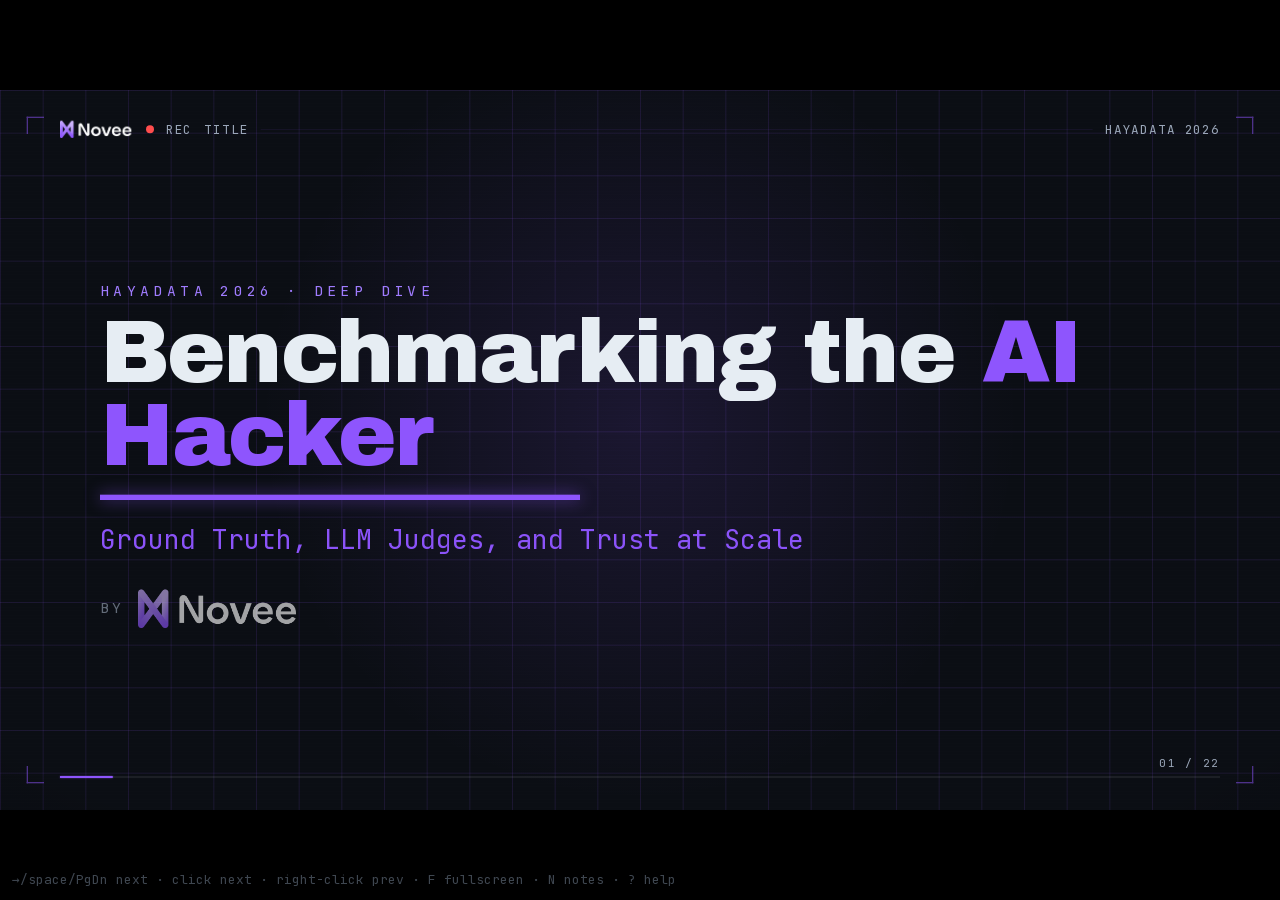
==== public/slides/benchmarking-the-ai-hacker/index.html @ 4ef12bb4 "feat: add Benchmarking the AI Hacker slide deck at /slides/benchmarking-the-ai-hacker" ====
<!doctype html>
<html lang="en">
  <head>
    <meta charset="UTF-8" />
    <meta name="viewport" content="width=device-width, initial-scale=1" />
    <title>Benchmarking the AI Hacker — hayaData 2026</title>
    <link href="assets/fonts.css" rel="stylesheet" />
    <script src="https://cdn.jsdelivr.net/npm/gsap@3.14.2/dist/gsap.min.js"></script>
    <style>
      /* ============================================================
         TEASER TOKENS + CHROME + COMPONENTS (copied verbatim)
         ============================================================ */
      * { margin: 0; padding: 0; box-sizing: border-box; }
      :root {
        --bg: #0b0e14;
        --panel: #11151f;
        --panel2: #0e1119;
        --fg: #e6edf3;
        --dim: #9aa6b8;
        --cyan: #8e55fd;        /* Novee purple — main accent (fills, bars, large text) */
        --cyan-bright: #c9a8ff;
        --acc-txt: #a07cff;     /* slightly lighter purple for SMALL label text (AA on dark) */
        --amber: #ffb020;       /* contrast / over-claim trap */
        --red: #ff4d4d;
        --line: rgba(142, 85, 253, 0.12);
      }
      .display { font-family: "Archivo Black", "Arial Black", sans-serif; letter-spacing: -0.02em; }

      /* ---------- persistent chrome ---------- */
      #chrome { position: absolute; inset: 0; background: var(--bg); z-index: 0; }
      .grid { position: absolute; inset: 0;
        background-image: linear-gradient(to right, var(--line) 1px, transparent 1px), linear-gradient(to bottom, var(--line) 1px, transparent 1px);
        background-size: 64px 64px; }
      .scanlines { position: absolute; inset: 0; opacity: 0.5; mix-blend-mode: overlay;
        background: repeating-linear-gradient(to bottom, rgba(255,255,255,0.05) 0, rgba(255,255,255,0.05) 1px, transparent 1px, transparent 4px); }
      .vignette { position: absolute; inset: 0; background: radial-gradient(120% 120% at 50% 45%, transparent 55%, rgba(0,0,0,0.55) 100%); }
      .glow { position: absolute; left: 50%; top: 46%; width: 1300px; height: 1300px; transform: translate(-50%, -50%); border-radius: 50%;
        background: radial-gradient(circle, rgba(142,85,253,0.12) 0%, transparent 62%);
        animation: glow-breathe 12s ease-in-out infinite; }
      @keyframes glow-breathe { 0%, 100% { transform: translate(-50%, -50%) scale(1); opacity: 1; } 50% { transform: translate(-50%, -50%) scale(1.16); opacity: 0.6; } }
      .reg { position: absolute; width: 26px; height: 26px; opacity: 0.5; }
      .reg::before, .reg::after { content: ""; position: absolute; background: var(--cyan); }
      .reg::before { width: 26px; height: 2px; top: 0; }
      .reg::after { width: 2px; height: 26px; left: 0; }
      .reg.tl { top: 40px; left: 40px; } .reg.tr { top: 40px; right: 40px; transform: scaleX(-1); }
      .reg.bl { bottom: 40px; left: 40px; transform: scaleY(-1); } .reg.br { bottom: 40px; right: 40px; transform: scale(-1, -1); }
      .statusbar { position: absolute; top: 44px; left: 90px; right: 90px; height: 30px; display: flex; align-items: center; gap: 18px;
        font-size: 19px; color: var(--dim); letter-spacing: 0.12em; text-transform: uppercase; }
      .rec-dot { width: 12px; height: 12px; border-radius: 50%; background: var(--red); animation: rec-blink 1.2s steps(1) infinite; }
      @keyframes rec-blink { 0%, 49% { opacity: 1; } 50%, 100% { opacity: 0; } }
      .statusbar .sep { flex: 1; height: 1px; background: var(--line); }
      .sb-logo { display: inline-flex; align-items: center; margin-right: 4px; }
      .brand-logo { height: 26px; width: auto; display: block; }
      .progress-track { position: absolute; bottom: 48px; left: 90px; right: 90px; height: 3px; background: rgba(255,255,255,0.07); }
      #progress-fill { position: absolute; left: 0; top: 0; height: 100%; width: 100%; background: var(--cyan); transform-origin: left center; transform: scaleX(0); box-shadow: 0 0 14px rgba(142,85,253,0.6); transition: transform .4s ease; }
      .progress-label { position: absolute; bottom: 60px; right: 90px; font-size: 17px; color: var(--dim); letter-spacing: 0.18em; }

      /* ---------- shared scene utilities ---------- */
      .scene { position: absolute; inset: 0; padding: 126px 150px 118px; }
      .kicker { font-size: 22px; letter-spacing: 0.32em; text-transform: uppercase; color: var(--acc-txt); margin-bottom: 16px; }
      .scene-h { font-size: 82px; color: var(--fg); line-height: 0.96; }
      .scene-h .ac { color: var(--cyan); }
      .scene-sub { font-size: 32px; color: var(--cyan); margin-top: 16px; letter-spacing: 0.01em; }
      .scene-sub.dim { color: var(--dim); }
      .panel { background: var(--panel); border: 1px solid rgba(255,255,255,0.08); border-radius: 10px; }
      .num { color: var(--cyan); font-weight: 700; display: inline-block; }
      .am { color: var(--amber); }
      .meta-foot { position: absolute; left: 150px; bottom: 150px; font-size: 22px; color: var(--dim); letter-spacing: 0.06em; }

      /* terminal */
      .terminal { position: absolute; top: 250px; left: 150px; width: 1180px; background: var(--panel); border: 1px solid rgba(142,85,253,0.22); border-radius: 10px; box-shadow: 0 30px 90px rgba(0,0,0,0.6); overflow: hidden; }
      .term-head { display: flex; align-items: center; gap: 12px; padding: 18px 22px; border-bottom: 1px solid rgba(255,255,255,0.06); }
      .term-dot { width: 13px; height: 13px; border-radius: 50%; }
      .term-title { margin-left: 14px; font-size: 18px; color: var(--dim); letter-spacing: 0.08em; }
      .term-body { padding: 34px 30px; font-size: 38px; line-height: 1.5; }
      .prompt { color: var(--cyan); }

      /* editor */
      .editor { position: absolute; top: 290px; left: 150px; width: 1160px; background: var(--panel); border: 1px solid rgba(255,255,255,0.08); border-radius: 10px; overflow: hidden; box-shadow: 0 30px 90px rgba(0,0,0,0.55); }
      .editor-head { display: flex; gap: 26px; padding: 16px 26px; border-bottom: 1px solid rgba(255,255,255,0.06); font-size: 18px; color: var(--dim); }
      .editor-head .path { color: var(--fg); }
      .code { padding: 24px 0; font-size: 29px; line-height: 1.6; }
      .ln { display: flex; gap: 24px; padding: 0 30px; }
      .gutter { width: 38px; text-align: right; color: #7d8a9c; }
      .k-cyan { color: var(--cyan); } .k-amber { color: var(--amber); } .str { color: #9fb2c4; } .punc { color: var(--dim); }
      .trap-tag { display: inline-block; margin-left: 16px; font-size: 20px; color: var(--amber); border: 1px solid var(--amber); border-radius: 4px; padding: 2px 10px; letter-spacing: 0.06em; }
      .s3-side { position: absolute; left: 1360px; top: 300px; display: flex; flex-direction: column; gap: 18px; max-width: 380px; }
      .s3-side .lbl { font-size: 24px; color: var(--fg); } .s3-side .lbl .c { color: var(--cyan); } .s3-side .lbl .a { color: var(--amber); }
      .s3-side .note { font-size: 21px; color: var(--dim); line-height: 1.5; margin-top: 8px; }

      /* targets */
      .targets { position: absolute; left: 150px; right: 150px; top: 300px; display: grid; grid-template-columns: repeat(5, 1fr); gap: 20px; }
      .tcard { background: var(--panel); border: 1px solid rgba(255,255,255,0.08); border-radius: 10px; padding: 26px 22px; }
      .tcard .tname { font-size: 30px; color: var(--fg); } .tcard .tname b { color: var(--cyan); }
      .tcard .tclass { margin-top: 10px; font-size: 21px; color: var(--acc-txt); letter-spacing: 0.04em; }
      .tcard .tver { margin-top: 16px; font-size: 18px; color: var(--dim); }
      .tcard .tline { margin-top: 14px; height: 5px; background: rgba(255,255,255,0.08); border-radius: 3px; overflow: hidden; }
      .tcard .tline > i { display: block; height: 100%; width: 100%; background: var(--cyan); transform-origin: left center; transform: scaleX(0); }

      /* judge panels */
      .jpanel { position: absolute; top: 300px; width: 760px; height: 540px; background: var(--panel); border: 1px solid rgba(255,255,255,0.08); border-radius: 10px; padding: 28px 32px; }
      .p-left { left: 150px; } .p-right { left: 980px; }
      .panel-h { font-size: 23px; letter-spacing: 0.2em; text-transform: uppercase; color: var(--dim); margin-bottom: 22px; }
      .frow { display: flex; align-items: center; gap: 18px; font-size: 29px; padding: 12px 0; }
      .frow .fdot { width: 15px; height: 15px; border-radius: 50%; flex: none; }
      .frow .fname { flex: 1; color: var(--fg); } .frow .fstat { font-size: 23px; color: var(--dim); }
      .frow.silent { border-top: 1px solid rgba(142,85,253,0.18); margin-top: 6px; padding-top: 18px; } .frow.silent .fname { color: var(--cyan); }
      .codeline { font-size: 29px; line-height: 1.8; }
      .codeline.struck { color: var(--dim); position: relative; }
      .strike-bar { position: absolute; left: 0; top: 50%; height: 3px; width: 100%; background: var(--red); transform-origin: left center; transform: scaleX(0); }
      .counter-row { display: flex; justify-content: space-between; font-size: 30px; margin-top: 6px; }
      .counter-row .cval { color: var(--cyan); font-variant-numeric: tabular-nums; }
      .jchip { position: absolute; bottom: 28px; left: 32px; font-size: 20px; color: var(--acc-txt); border: 1px solid var(--cyan); border-radius: 5px; padding: 6px 14px; }

      /* confusion matrix */
      .cm { position: absolute; left: 150px; top: 320px; display: grid; grid-template-columns: 240px 300px 300px; grid-template-rows: 70px 150px 150px; gap: 0; }
      .cm .h { display: flex; align-items: center; justify-content: center; font-size: 22px; color: var(--dim); letter-spacing: 0.06em; text-align: center; }
      .cm .rh { display: flex; align-items: center; font-size: 22px; color: var(--dim); padding-right: 18px; text-align: right; justify-content: flex-end; }
      .cm .cell { margin: 8px; border-radius: 10px; display: flex; flex-direction: column; align-items: center; justify-content: center; gap: 8px; border: 1px solid rgba(255,255,255,0.08); }
      .cm .cell .ct { font-size: 26px; font-weight: 700; } .cm .cell .cl { font-size: 19px; color: var(--dim); }
      .cell.tp { background: rgba(142,85,253,0.18); border-color: var(--cyan); } .cell.tp .ct { color: var(--cyan); }
      .cell.fp { background: rgba(255,176,32,0.14); border-color: var(--amber); } .cell.fp .ct { color: var(--amber); }
      .cell.fn { background: rgba(255,77,77,0.12); border-color: var(--red); } .cell.fn .ct { color: var(--red); }
      .cell.tn { background: rgba(142,85,253,0.07); } .cell.tn .ct { color: var(--dim); }
      .pr-formulas { position: absolute; right: 150px; top: 360px; display: flex; flex-direction: column; gap: 36px; }
      .formula { font-size: 34px; color: var(--fg); } .formula .lab { color: var(--cyan); } .formula .den { color: var(--dim); } .formula .small { display: block; font-size: 21px; color: var(--dim); margin-top: 8px; }
      .formula .amden { color: var(--amber); }

      /* rubric */
      .rubric { position: absolute; left: 150px; top: 300px; width: 1080px; }
      .rcrit { display: flex; align-items: center; gap: 22px; font-size: 36px; padding: 16px 0; border-bottom: 1px solid rgba(255,255,255,0.06); }
      .rcrit .mark { width: 40px; height: 40px; border-radius: 8px; display: flex; align-items: center; justify-content: center; font-size: 24px; flex: none; }
      .rcrit .mark.ok { background: rgba(142,85,253,0.18); color: var(--cyan); border: 1px solid var(--cyan); }
      .rcrit .mark.part { background: rgba(255,176,32,0.16); color: var(--amber); border: 1px solid var(--amber); }
      .rcrit .rtext { color: var(--fg); }
      .rubric-side { position: absolute; right: 150px; top: 320px; width: 360px; font-size: 24px; color: var(--dim); line-height: 1.6; }
      .rubric-side b { color: var(--cyan); }

      /* trajectory tree */
      .tree { position: absolute; left: 150px; top: 300px; font-size: 30px; line-height: 1.66; }
      .tnode { display: flex; align-items: center; gap: 16px; }
      .tnode .branch { color: var(--dim); } .tnode .nname { color: var(--fg); } .tnode .nname.root { color: var(--cyan); font-weight: 700; }
      .tnode .tag { font-size: 18px; padding: 1px 9px; border-radius: 4px; letter-spacing: 0.04em; }
      .tnode .tag.llm { color: var(--acc-txt); border: 1px solid rgba(142,85,253,0.5); } .tnode .tag.tool { color: var(--dim); border: 1px solid rgba(255,255,255,0.14); }
      .tnode .tag.reflect { color: var(--amber); border: 1px solid rgba(255,176,32,0.5); }
      .traj-side { position: absolute; right: 150px; top: 300px; width: 430px; }
      .traj-stat { background: var(--panel); border: 1px solid rgba(255,255,255,0.08); border-radius: 10px; padding: 22px 26px; margin-bottom: 18px; }
      .traj-stat .sl { font-size: 20px; color: var(--dim); letter-spacing: 0.08em; } .traj-stat .sv { font-size: 40px; color: var(--cyan); font-variant-numeric: tabular-nums; }
      .traj-punch { position: absolute; left: 150px; bottom: 150px; font-size: 34px; color: var(--dim); max-width: 1500px; } .traj-punch em { font-style: normal; color: var(--fg); }

      /* coverage surface */
      .surface { position: absolute; left: 150px; top: 310px; display: grid; grid-template-columns: repeat(3, 360px); gap: 18px; }
      .scell { background: var(--panel); border: 1px solid rgba(255,255,255,0.08); border-radius: 8px; padding: 20px 22px; display: flex; align-items: center; gap: 16px; font-size: 26px; }
      .scell .dot { width: 14px; height: 14px; border-radius: 50%; flex: none; background: #2c333f; }
      .scell.hit .dot { background: var(--cyan); box-shadow: 0 0 12px rgba(142,85,253,0.7); } .scell.hit { color: var(--fg); }
      .scell.miss { color: var(--dim); }
      .cov-side { position: absolute; right: 150px; top: 330px; width: 360px; font-size: 24px; color: var(--dim); line-height: 1.6; } .cov-side b { color: var(--cyan); }

      /* matrix */
      .matrix { position: absolute; left: 150px; top: 320px; display: grid; grid-template-columns: 180px repeat(5, 150px); gap: 12px; align-items: center; }
      .matrix .mh { font-size: 21px; color: var(--dim); text-align: center; letter-spacing: 0.04em; text-transform: uppercase; }
      .matrix .mr { font-size: 24px; color: var(--fg); }
      .matrix .mcell { height: 64px; background: var(--panel); border: 1px solid rgba(255,255,255,0.07); border-radius: 7px; overflow: hidden; display: flex; align-items: flex-end; }
      .matrix .mcell > i { display: block; width: 100%; background: linear-gradient(to top, var(--cyan), var(--cyan-bright)); transform-origin: bottom center; transform: scaleY(0); height: 100%; }
      .exp-side { position: absolute; right: 150px; top: 340px; width: 360px; font-size: 24px; color: var(--dim); line-height: 1.55; } .exp-side b { color: var(--cyan); }

      /* axes */
      .axes { position: absolute; left: 150px; right: 150px; top: 320px; display: grid; grid-template-columns: repeat(4, 1fr); gap: 22px; }
      .axis { background: var(--panel); border: 1px solid rgba(255,255,255,0.08); border-radius: 12px; padding: 30px 26px; }
      .axis .an { font-size: 21px; letter-spacing: 0.16em; text-transform: uppercase; color: var(--acc-txt); } .axis .at { margin-top: 16px; font-size: 30px; color: var(--fg); line-height: 1.15; } .axis .ad { margin-top: 14px; font-size: 20px; color: var(--dim); line-height: 1.4; }
      .axes-punch { position: absolute; left: 150px; bottom: 150px; font-size: 34px; color: var(--cyan); }

      /* ============================================================
         DECK ENGINE CSS
         ============================================================ */
      html, body { height: 100%; }
      body { margin: 0; background: #000; overflow: hidden; height: 100vh; font-family: "JetBrains Mono", monospace; color: var(--fg); }
      #stage { position: absolute; top: 50%; left: 50%; width: 1920px; height: 1080px; transform-origin: center center; overflow: hidden; }
      #deck { position: absolute; inset: 0; z-index: 1; }

      .slide { position: absolute; inset: 0; opacity: 0; visibility: hidden; background: transparent; }
      .slide.active { opacity: 1; visibility: visible; }
      .notes { display: none; }   /* in-slide speaker note: hidden on stage, mirrored into the #notes overlay */

      /* centered title/close layout */
      .slide.centered .scene { display: flex; flex-direction: column; justify-content: center; align-items: flex-start; }
      .title-h { font-size: 132px; line-height: 0.94; color: var(--fg); }
      .title-h .ac { color: var(--cyan); }
      .deck-underline { height: 8px; width: 720px; background: var(--cyan); transform-origin: left center; transform: scaleX(0); margin-top: 26px; box-shadow: 0 0 24px rgba(142,85,253,0.6); }
      .title-sub { margin-top: 36px; font-size: 40px; color: var(--cyan); max-width: 1500px; line-height: 1.2; }
      .title-sub.dim { color: var(--dim); }
      .title-brand { margin-top: 44px; display: inline-flex; align-items: center; gap: 20px; }
      .title-brand .by { font-size: 22px; color: var(--dim); letter-spacing: 0.24em; text-transform: uppercase; }
      .title-brand img { height: 58px; width: auto; display: block; }

      /* generic staggered rows */
      .rstack { position: absolute; left: 150px; top: 300px; display: flex; flex-direction: column; gap: 22px; max-width: 1400px; }
      .r { font-size: 40px; color: var(--fg); display: flex; align-items: baseline; gap: 22px; line-height: 1.18; }
      .r .bullet { color: var(--cyan); font-size: 26px; flex: none; }
      .r em { font-style: normal; color: var(--cyan); }
      .r .amx { color: var(--amber); font-style: normal; }
      .r .dimx { color: var(--dim); }

      /* foreshadow axis chips */
      .axis-chips { position: absolute; right: 150px; top: 305px; display: flex; flex-direction: column; gap: 14px; opacity: 0.55; }
      .axis-chip { font-size: 22px; color: var(--acc-txt); border: 1px solid rgba(142,85,253,0.4); border-radius: 6px; padding: 8px 18px; letter-spacing: 0.1em; text-transform: uppercase; text-align: center; }

      /* agent loop / generic flow */
      .flow { position: absolute; left: 150px; right: 150px; top: 360px; display: flex; align-items: center; flex-wrap: wrap; gap: 14px; }
      .pill { background: var(--panel); border: 1px solid rgba(142,85,253,0.3); border-radius: 999px; padding: 18px 30px; font-size: 28px; color: var(--fg); }
      .pill.alt { border-color: rgba(255,176,32,0.4); }
      .pill .sub { display: block; font-size: 17px; color: var(--dim); letter-spacing: 0.06em; margin-top: 4px; }
      .arrow { color: var(--cyan); font-size: 32px; flex: none; }
      .flow-note { position: absolute; left: 150px; bottom: 168px; font-size: 26px; color: var(--dim); max-width: 1500px; line-height: 1.45; }
      .flow-note b { color: var(--cyan); }

      /* report mock (slide 4) */
      .report-card { position: absolute; left: 150px; top: 320px; width: 880px; background: var(--panel); border: 1px solid rgba(255,255,255,0.08); border-radius: 12px; padding: 34px 38px; }
      .report-card .rh2 { font-size: 24px; color: var(--dim); letter-spacing: 0.14em; text-transform: uppercase; }
      .report-card .big { font-size: 96px; color: var(--cyan); line-height: 1; margin: 16px 0 8px; }
      .report-card .big .il { font-size: 22px; color: var(--amber); vertical-align: super; letter-spacing: 0.04em; }
      .report-card .fline { font-size: 26px; color: var(--fg); padding: 10px 0; border-top: 1px solid rgba(255,255,255,0.06); display: flex; gap: 16px; align-items: baseline; }
      .report-card .fline .q { color: var(--red); }
      .soblock { position: absolute; right: 150px; top: 400px; font-size: 120px; color: var(--dim); opacity: 0.35; }

      /* three-reason panels (slide 5) */
      .reasons { position: absolute; left: 150px; right: 150px; top: 320px; display: grid; grid-template-columns: repeat(3, 1fr); gap: 24px; }
      .reason { background: var(--panel); border: 1px solid rgba(255,255,255,0.08); border-radius: 12px; padding: 30px 28px; }
      .reason .rn { font-size: 21px; letter-spacing: 0.14em; text-transform: uppercase; color: var(--acc-txt); }
      .reason .rt { margin-top: 14px; font-size: 30px; color: var(--fg); line-height: 1.15; }
      .reason .rd { margin-top: 16px; font-size: 22px; color: var(--dim); line-height: 1.45; }
      .reason .csp { margin-top: 18px; font-size: 22px; color: var(--dim); }
      .reason .csp .struck-txt { color: var(--dim); text-decoration: line-through; text-decoration-color: var(--red); }
      .reason .csp .stamp { display: inline-block; margin-top: 8px; color: var(--amber); border: 1px solid var(--amber); border-radius: 5px; padding: 4px 12px; font-size: 19px; }

      /* two-column generic (slide 8, etc.) */
      .cols { position: absolute; left: 150px; right: 150px; top: 310px; display: grid; grid-template-columns: 1fr 1fr; gap: 30px; }
      .col { background: var(--panel); border: 1px solid rgba(255,255,255,0.08); border-radius: 12px; padding: 30px 32px; }
      .col .colh { font-size: 24px; letter-spacing: 0.12em; text-transform: uppercase; color: var(--acc-txt); margin-bottom: 18px; }
      .col .colh.amh { color: var(--amber); }
      .col .ci { font-size: 26px; color: var(--fg); padding: 12px 0; line-height: 1.35; }
      .col .ci .ok { color: var(--cyan); } .col .ci .no { color: var(--amber); }
      .sev-note { position: absolute; left: 150px; bottom: 150px; font-size: 24px; color: var(--dim); max-width: 1600px; line-height: 1.45; }
      .sev-note b { color: var(--cyan); } .sev-note .low { color: var(--amber); }

      /* stacked code cards (slide 7) */
      .codecards { position: absolute; left: 150px; right: 150px; top: 290px; display: flex; flex-direction: column; gap: 24px; }
      .ccard { background: var(--panel); border: 1px solid rgba(255,255,255,0.08); border-radius: 10px; overflow: hidden; }
      .ccard.pos { border-color: rgba(142,85,253,0.4); }
      .ccard.neg { border-color: rgba(255,176,32,0.4); }
      .ccard .cchead { display: flex; align-items: center; gap: 14px; padding: 14px 26px; border-bottom: 1px solid rgba(255,255,255,0.06); font-size: 19px; letter-spacing: 0.08em; text-transform: uppercase; }
      .ccard.pos .cchead { color: var(--cyan); } .ccard.neg .cchead { color: var(--amber); }
      .ccard .ccbody { padding: 18px 30px; font-size: 24px; line-height: 1.5; }
      .ccard .ccbody .k-cyan { color: var(--cyan); } .ccard .ccbody .k-amber { color: var(--amber); } .ccard .ccbody .str { color: #9fb2c4; } .ccard .ccbody .punc { color: var(--dim); }
      .ccard .redirect { margin-top: 8px; font-size: 20px; color: var(--dim); } .ccard .redirect b { color: var(--amber); }

      /* repair timeline (slide 12) */
      .repair { position: absolute; left: 150px; top: 330px; width: 760px; }
      .repair .rstep { display: flex; align-items: center; gap: 18px; padding: 16px 0; }
      .repair .rstep .rdot { width: 18px; height: 18px; border-radius: 50%; background: var(--cyan); flex: none; }
      .repair .rstep .rstop { background: var(--amber); }
      .repair .rstep .rlabel { font-size: 30px; color: var(--fg); }
      .repair .rstep .rmeta { font-size: 20px; color: var(--dim); margin-left: auto; }
      .repair .worst { margin-top: 18px; font-size: 24px; color: var(--cyan); }
      .asym { position: absolute; right: 150px; top: 330px; width: 760px; }
      .asym .ah { font-size: 23px; letter-spacing: 0.14em; text-transform: uppercase; color: var(--dim); margin-bottom: 16px; }
      .asym .arow { font-size: 26px; color: var(--fg); padding: 12px 0; line-height: 1.4; display: flex; gap: 16px; align-items: baseline; }
      .asym .arow .g { color: var(--amber); flex: none; } .asym .arow .keep { color: var(--cyan); flex: none; }

      /* variance dot plot (slide 14) */
      .dotplot { position: absolute; left: 150px; top: 360px; width: 1080px; height: 360px; }
      .dp-axis { position: absolute; left: 0; right: 0; bottom: 60px; height: 2px; background: rgba(255,255,255,0.12); }
      .dp-dot { position: absolute; width: 26px; height: 26px; border-radius: 50%; background: var(--cyan); transform: translate(-50%, 50%); box-shadow: 0 0 12px rgba(142,85,253,0.6); opacity: 0.85; }
      .dp-mark { position: absolute; bottom: 60px; width: 3px; height: 200px; }
      .dp-mark.mean { background: var(--cyan); }
      .dp-mark.minmax { background: rgba(255,255,255,0.25); }
      .dp-mark .ml { position: absolute; top: -34px; left: 50%; transform: translateX(-50%); font-size: 20px; white-space: nowrap; color: var(--dim); }
      .dp-mark.mean .ml { color: var(--cyan); }
      .dp-label { position: absolute; bottom: 20px; font-size: 20px; color: var(--dim); transform: translateX(-50%); }
      .pooled { position: absolute; right: 150px; top: 380px; width: 380px; }
      .pooled .pbox { font-size: 30px; color: var(--dim); border: 1px dashed rgba(255,77,77,0.5); border-radius: 10px; padding: 22px 26px; position: relative; }
      .pooled .pbox .strike-bar { background: var(--red); }
      .pooled .pnote { margin-top: 18px; font-size: 22px; color: var(--dim); line-height: 1.5; } .pooled .pnote b { color: var(--cyan); }
      .var-note { position: absolute; left: 150px; bottom: 150px; font-size: 28px; color: var(--fg); } .var-note em { font-style: normal; color: var(--cyan); }

      /* dual paths (slide 16) */
      .paths { position: absolute; left: 150px; right: 150px; top: 320px; display: flex; flex-direction: column; gap: 36px; }
      .pathrow { }
      .pathrow .pr-h { font-size: 22px; color: var(--acc-txt); letter-spacing: 0.1em; text-transform: uppercase; margin-bottom: 14px; }
      .pathrow .pr-flow { display: flex; align-items: center; gap: 12px; flex-wrap: wrap; }
      .pathrow .pp { background: var(--panel); border: 1px solid rgba(142,85,253,0.3); border-radius: 999px; padding: 12px 24px; font-size: 24px; color: var(--fg); }
      .pathrow .pp.win { border-color: var(--cyan); color: var(--cyan); }
      .pathrow .pa { color: var(--cyan); font-size: 26px; }

      /* takeaways (slide 21) */
      .takes { position: absolute; left: 150px; right: 150px; top: 300px; display: flex; flex-direction: column; gap: 18px; }
      .take { display: flex; align-items: baseline; gap: 26px; font-size: 38px; color: var(--fg); line-height: 1.2; }
      .take .tnum { font-family: "Archivo Black", sans-serif; color: var(--cyan); font-size: 34px; flex: none; width: 56px; }
      .take em { font-style: normal; color: var(--cyan); }

      /* small four-axis row (close) */
      .axis-row { margin-top: 40px; display: flex; gap: 16px; }
      .axis-row .arc { font-size: 22px; color: var(--acc-txt); border: 1px solid rgba(142,85,253,0.4); border-radius: 6px; padding: 8px 18px; letter-spacing: 0.1em; text-transform: uppercase; }

      /* ============================================================
         OVERLAY (viewport-fixed, NOT scaled)
         ============================================================ */
      #notes { position: fixed; left: 0; right: 0; bottom: 0; max-height: 32vh; overflow: auto; background: rgba(8,10,16,.96); border-top: 2px solid var(--cyan); color: #cdd6e2; font: 18px/1.5 "JetBrains Mono", monospace; padding: 20px 28px; transform: translateY(100%); transition: transform .25s; z-index: 50; }
      #notes.show { transform: none; }
      #notes .nh { color: var(--acc-txt); letter-spacing: 0.16em; text-transform: uppercase; font-size: 14px; margin-bottom: 8px; }
      #hint { position: fixed; bottom: 12px; left: 12px; color: #5a6573; font: 13px "JetBrains Mono", monospace; z-index: 50; opacity: .7; }
      #help { position: fixed; top: 50%; left: 50%; transform: translate(-50%, -50%); background: rgba(8,10,16,.97); border: 1px solid var(--cyan); border-radius: 12px; padding: 32px 40px; color: #cdd6e2; font: 18px/1.8 "JetBrains Mono", monospace; z-index: 60; box-shadow: 0 30px 90px rgba(0,0,0,0.7); display: none; }
      #help.show { display: block; }
      #help h3 { color: var(--cyan); font-size: 22px; margin-bottom: 16px; letter-spacing: 0.08em; }
      #help kbd { display: inline-block; min-width: 110px; color: var(--acc-txt); }
    </style>
  </head>
  <body>
    <div id="stage">
      <!-- persistent chrome -->
      <div id="chrome">
        <div class="grid"></div><div class="glow"></div><div class="scanlines"></div><div class="vignette"></div>
        <span class="reg tl"></span><span class="reg tr"></span><span class="reg bl"></span><span class="reg br"></span>
        <div class="statusbar">
          <span class="sb-logo"><img class="brand-logo" src="assets/novee-logo-light.png" alt="Novee" /></span>
          <span class="rec-dot"></span><span>rec</span><span id="sb-section">Title</span><span class="sep"></span><span>hayaData 2026</span>
        </div>
        <div class="progress-track"><div id="progress-fill"></div></div>
        <div class="progress-label"><span id="counter">01 / 22</span></div>
      </div>

      <div id="deck">

        <!-- ===== S1 — Title ===== -->
        <section class="slide centered" id="s1" data-kicker="Title">
          <div class="scene">
            <div class="kicker">hayaData 2026 · deep dive</div>
            <div class="title-h display">Benchmarking the <span class="ac">AI Hacker</span></div>
            <div class="deck-underline"></div>
            <div class="title-sub">Ground Truth, LLM Judges, and Trust at Scale</div>
            <div class="title-brand"><span class="by">by</span><img src="assets/novee-logo-light.png" alt="Novee" /></div>
          </div>
          <aside class="notes">Open cold on the artifact: an autonomous agent handed us "it found twelve vulnerabilities." For an ML room, this talk is about measurement, not hacking — "no answer key" is plain English for ground truth. Every lesson transfers to any agent you can't fully predict.</aside>
        </section>

        <!-- ===== S2 — Agenda ===== -->
        <section class="slide" id="s2" data-kicker="Agenda">
          <div class="scene">
            <div class="kicker">Agenda</div>
            <div class="scene-h display">A tour of the measurement problem</div>
            <div class="rstack" style="top:300px">
              <div class="r"><span class="bullet">01</span><span>The problem — why "it found N" has no truth value</span></div>
              <div class="r"><span class="bullet">02</span><span>The oracle — ground truth as code; hard negatives</span></div>
              <div class="r"><span class="bullet">03</span><span>App-class coverage — generalization, not overfitting</span></div>
              <div class="r"><span class="bullet">04</span><span>The judge — LLM-as-judge, made trustworthy and cheap</span></div>
              <div class="r"><span class="bullet">05</span><span>Metrics &amp; variance — precision/recall, budgeting for spread</span></div>
              <div class="r"><span class="bullet">06</span><span>Beyond the answer — quality, trajectory, search</span></div>
              <div class="r"><span class="bullet">07</span><span>Experiments + multi-axis evaluation + takeaways</span></div>
            </div>
            <div class="axis-chips">
              <div class="axis-chip">destination</div>
              <div class="axis-chip">quality</div>
              <div class="axis-chip">path</div>
              <div class="axis-chip">search</div>
            </div>
          </div>
          <aside class="notes">Eleven beats condensed to seven stops. Center of gravity: the oracle and the judge — that's where the transferable engineering lives. The spine: a number is noise until you build the thing that turns it into signal, and "good" is a vector, not a scalar.</aside>
        </section>

        <!-- ===== S3 — Meet the agent ===== -->
        <section class="slide" id="s3" data-kicker="Setup">
          <div class="scene">
            <div class="kicker">Setup</div>
            <div class="scene-h display">An AI that hacks on its own</div>
            <div class="flow">
              <div class="pill r">authenticate</div>
              <span class="arrow">→</span>
              <div class="pill r">assess<span class="sub">reflect ×N</span></div>
              <span class="arrow">→</span>
              <div class="pill r">dedup</div>
              <span class="arrow">→</span>
              <div class="pill r alt">report</div>
            </div>
            <div class="flow-note">Given a target + credentials + scope, the agent runs the loop <b>genuinely autonomously</b> — no human driving exploitation. (For this room: a "pentest" = probing an app for security bugs.) The loop's internal structure becomes data when we score the <b>path</b>, not just the answer.</div>
          </div>
          <aside class="notes">Keep it short — this is setup, not the point. Refer to it as "the agent" throughout. The detail that matters later: the loop has internal structure (reflection rounds), which becomes data when we score the path, not just the answer.</aside>
        </section>

        <!-- ===== S4 — No truth value ===== -->
        <section class="slide" id="s4" data-kicker="The problem">
          <div class="scene">
            <div class="kicker">The problem</div>
            <div class="scene-h display">"It found 12 vulnerabilities" is a sentence with no truth value</div>
            <div class="report-card r">
              <div class="rh2">candidate report</div>
              <div class="big">12<span class="il">illustrative</span></div>
              <div class="fline"><span class="q">?</span> findings reported — none checked against anything</div>
              <div class="fline"><span class="q">?</span> no baseline, no answer key by default</div>
            </div>
            <div class="soblock display">…so what?</div>
            <div class="rstack" style="left:1080px;top:330px;max-width:680px">
              <div class="r"><span class="bullet">▹</span><span>Twelve compared to <em>what?</em></span></div>
              <div class="r"><span class="bullet">▹</span><span>Are they <em>real?</em></span></div>
              <div class="r"><span class="bullet">▹</span><span>Are they <em>complete?</em></span></div>
              <div class="r"><span class="bullet">▹</span><span>Did it <span class="amx">miss the one that mattered?</span></span></div>
            </div>
          </div>
          <aside class="notes">Cold open, before any framing: "It found twelve vulnerabilities — and it's worthless. Twelve compared to what? Are they real? Did it miss the one that mattered?" The number alone is noise; you need an oracle to turn it into signal. The rest of the talk builds that oracle.</aside>
        </section>

        <!-- ===== S5 — Three reasons ===== -->
        <section class="slide" id="s5" data-kicker="Why it's hard">
          <div class="scene">
            <div class="kicker">Why it's hard</div>
            <div class="scene-h display">Three reasons</div>
            <div class="reasons">
              <div class="reason r">
                <div class="rn">a · no answer key</div>
                <div class="rt">Real apps don't ship a list of their own bugs</div>
                <div class="rd">There's nothing to check the report against — by default.</div>
              </div>
              <div class="reason r">
                <div class="rn">b · non-determinism</div>
                <div class="rt">Same agent, same config — different findings</div>
                <div class="rd">One run is a sample of size one. Your output distribution is the object of study.</div>
              </div>
              <div class="reason r">
                <div class="rn">c · over-reporting</div>
                <div class="rt">The dominant failure mode</div>
                <div class="csp"><span class="struck-txt">"missing Content-Security-Policy header"</span><br /><span class="stamp">CSP was enabled here</span></div>
              </div>
            </div>
            <div class="var-note" style="bottom:150px">Punch line: <em>evaluation</em>, not capability, is the bottleneck.</div>
          </div>
          <aside class="notes">This slide maps the whole talk — three problems, and the rest is how we attack each. Land the CSP example: it wasn't wrong by accident, it confidently recited a checklist the app already satisfied. For an ML room, frame (b) as: never trust a point estimate.</aside>
        </section>

        <!-- ===== S6 — Ground truth as code (editor) ===== -->
        <section class="slide" id="s6" data-kicker="The data foundation">
          <div class="scene">
            <div class="kicker">The data foundation</div>
            <div class="scene-h display" style="position:absolute;left:150px;top:172px">Ground truth as <span class="ac">code</span></div>
            <div class="editor">
              <div class="editor-head"><span class="path">benchmarks / grafana / labels.json</span><span>versioned · reviewed in PRs</span></div>
              <div class="code">
                <div class="ln"><span class="gutter">1</span><span><span class="punc">{</span></span></div>
                <div class="ln"><span class="gutter">2</span><span><span class="k-cyan">"positives"</span><span class="punc">: [</span>  <span class="punc">//</span> <span class="str">known CVEs</span></span></div>
                <div class="ln"><span class="gutter">3</span><span>&nbsp;&nbsp;<span class="punc">{</span> <span class="str">"id"</span><span class="punc">:</span> <span class="str">"CVE-2025-3260"</span> <span class="punc">},</span></span></div>
                <div class="ln"><span class="gutter">4</span><span>&nbsp;&nbsp;<span class="punc">{</span> <span class="str">"id"</span><span class="punc">:</span> <span class="str">"CVE-2025-4123"</span> <span class="punc">}</span></span></div>
                <div class="ln"><span class="gutter">5</span><span><span class="punc">],</span></span></div>
                <div class="ln" id="s6-neg"><span class="gutter">6</span><span><span class="k-amber">"negatives"</span><span class="punc">: [</span> <span class="str">"anonymous access"</span> <span class="punc">]</span><span class="trap-tag">hard negative</span></span></div>
                <div class="ln"><span class="gutter">7</span><span><span class="punc">}</span></span></div>
              </div>
            </div>
            <div class="s3-side">
              <div class="lbl"><span class="c">positives</span> — known CVEs really present</div>
              <div class="lbl"><span class="a">negatives</span> — what a confident agent over-claims</div>
              <div class="note">Preconditions live inside the label and are created by a seed step — so a label is verifiable against a live target.</div>
            </div>
          </div>
          <aside class="notes">Expand "CVE" on first use: a public catalogue ID for a documented bug. A label isn't a string to grep for — it's a claim about a specific live target, with the state it depends on created on purpose. That's what makes a fuzzy LLM judge consistent without brittle string matching.</aside>
        </section>

        <!-- ===== S7 — Positive + over-claim negative ===== -->
        <section class="slide" id="s7" data-kicker="Example">
          <div class="scene">
            <div class="kicker">Example</div>
            <div class="scene-h display" style="position:absolute;left:150px;top:172px">A real positive — and an over-claim negative</div>
            <div class="codecards" style="top:340px">
              <div class="ccard pos r">
                <div class="cchead">positive · credit this</div>
                <div class="ccbody"><span class="punc">{</span> <span class="k-cyan">"name"</span><span class="punc">:</span> <span class="str">"CVE-2025-3260"</span><span class="punc">,</span> <span class="k-cyan">"severity"</span><span class="punc">:</span> <span class="str">"high"</span> <span class="punc">}</span><br /><span class="str">Broken authorization / IDOR — a Viewer can read any dashboard. Org isolation and datasource access are NOT bypassed.</span></div>
              </div>
              <div class="ccard neg r">
                <div class="cchead">negative · penalize this (over-claim)</div>
                <div class="ccbody"><span class="punc">{</span> <span class="k-amber">"name"</span><span class="punc">:</span> <span class="str">"CVE-2025-3260 grants datasource / cross-org access"</span> <span class="punc">}</span><br /><span class="str">Claiming the IDOR exposes datasource creds or breaks org isolation over-states impact.</span><div class="redirect">→ that belongs to <b>CVE-2025-3454</b>, not here.</div></div>
              </div>
            </div>
          </div>
          <aside class="notes">The "AI was right and still wrong" beat. CVE-2025-3260 lets a low-privilege user read dashboards — but it does NOT expose datasource creds or break org isolation. A report claiming it does over-states impact; the label says that belongs to CVE-2025-3454. Over-claiming is a scored failure.</aside>
        </section>

        <!-- ===== S8 — Hard negatives ===== -->
        <section class="slide" id="s8" data-kicker="Hard negatives">
          <div class="scene">
            <div class="kicker">Hard negatives</div>
            <div class="scene-h display">Label what isn't there</div>
            <div class="cols">
              <div class="col r">
                <div class="colh">misconfig traps</div>
                <div class="ci">default admin/admin — <span class="ok">password was changed here</span></div>
                <div class="ci">missing-CSP — <span class="ok">CSP enabled here</span></div>
                <div class="ci">anonymous access — <span class="ok">not present here</span></div>
              </div>
              <div class="col r">
                <div class="colh amh">over-claim traps</div>
                <div class="ci">right bug, <span class="no">wrong blast radius</span></div>
                <div class="ci">the CVE-2025-3260 datasource over-claim</div>
                <div class="ci">staying silent scores as a <span class="ok">true negative</span></div>
              </div>
            </div>
            <div class="sev-note">Severity per label: a deliberately <span class="low">low-severity real bug (CVE-2025-1088)</span> should NOT move the score. Honest note: only <b>Grafana</b> has a complete labels.json — <b>8 positives / 4 negatives</b>; ground-truth maturity varies across the five targets.</div>
          </div>
          <aside class="notes">Negatives are the transferable craft: you don't score a classifier on true positives alone, and you shouldn't score an agent that way either. CSP and admin/admin are real entries. Be honest about maturity — Grafana is the gold standard; the others are partial. Don't oversell the suite.</aside>
        </section>

        <!-- ===== S9 — Application coverage (targets) ===== -->
        <section class="slide" id="s9" data-kicker="Application coverage">
          <div class="scene">
            <div class="kicker">Application coverage</div>
            <div class="scene-h display" style="position:absolute;left:150px;top:172px">Five app classes, one harness</div>
            <div class="targets">
              <div class="tcard r"><div class="tname"><b>dashboards</b></div><div class="tver">pinned + seeded</div><div class="tline"><i></i></div></div>
              <div class="tcard r"><div class="tname"><b>git forge</b></div><div class="tver">pinned + seeded</div><div class="tline"><i></i></div></div>
              <div class="tcard r"><div class="tname"><b>cloud storage</b></div><div class="tver">pinned + seeded</div><div class="tline"><i></i></div></div>
              <div class="tcard r"><div class="tname"><b>link manager</b></div><div class="tver">pinned + seeded</div><div class="tline"><i></i></div></div>
              <div class="tcard r"><div class="tname"><b>CRM</b></div><div class="tver">pinned + seeded</div><div class="tline"><i></i></div></div>
            </div>
            <div class="meta-foot">Five different classes of app — measuring generalization, not overfitting one target · diverse · versioned · reproducible</div>
          </div>
          <aside class="notes">This is your train/test discipline: benchmark one target and you measure memorization, not capability. Five diverse, versioned, reproducible apps let you ask "does the agent generalize?" Keep it to diversity + reproducibility — no deployment machinery.</aside>
        </section>

        <!-- ===== S10 — Manual scoring -> LLM judge ===== -->
        <section class="slide" id="s10" data-kicker="Scale">
          <div class="scene">
            <div class="kicker">Scale</div>
            <div class="scene-h display">Manual scoring doesn't scale → LLM-as-judge</div>
            <div class="flow" style="top:340px">
              <div class="pill r">report + labels</div>
              <span class="arrow">→</span>
              <div class="pill r" style="border-color:var(--cyan)">judge<span class="sub">an Opus-class model</span></div>
              <span class="arrow">→</span>
              <div class="pill r">per-label scorecard</div>
            </div>
            <div class="rstack" style="top:520px">
              <div class="r"><span class="bullet">▹</span><span>Reading every report by hand against the labels is the bottleneck — and there are dozens of non-deterministic runs per config.</span></div>
              <div class="r"><span class="bullet">▹</span><span>But why trust a second model to grade the first?</span></div>
              <div class="r"><span class="bullet">▹</span><span>Next: make it <em>trustworthy AND cheap.</em></span></div>
            </div>
          </div>
          <aside class="notes">The honest tension: an LLM judge can be wrong in exactly the ways the agent is wrong. The answer isn't "trust it" — it's "constrain it, take away what it's bad at, and bound its cost." A general recipe for LLM-as-judge anywhere.</aside>
        </section>

        <!-- ===== S11 — Judge A & B ===== -->
        <section class="slide" id="s11" data-kicker="The judge · A &amp; B">
          <div class="scene">
            <div class="kicker">The judge · A &amp; B</div>
            <div class="scene-h display" style="position:absolute;left:150px;top:172px">Shape the output. <span class="ac">Don't let it count.</span></div>
            <div class="jpanel p-left">
              <div class="panel-h">A · shape the output</div>
              <div class="frow"><span class="fdot" style="background:var(--cyan)"></span><span class="fname">decouple from format</span><span class="fstat">md / json / transcript</span></div>
              <div class="frow"><span class="fdot" style="background:var(--cyan)"></span><span class="fname">labels-parameterized schema</span><span class="fstat">locked</span></div>
              <div class="frow silent"><span class="fdot" style="background:var(--amber)"></span><span class="fname">~1024-token default truncates JSON</span><span class="fstat" style="color:var(--amber)">force a high cap</span></div>
              <div style="margin-top:18px;font-size:22px;color:var(--dim)">"the transport was the bug"</div>
            </div>
            <div class="jpanel p-right">
              <div class="panel-h">B · counts in code</div>
              <div class="codeline struck">model.count() <span style="color:var(--red)">✗</span><span class="strike-bar"></span></div>
              <div class="codeline" style="color:var(--cyan)">derive_counts(labels) ✓</div>
              <div class="counter-row" style="margin-top:24px"><span style="color:var(--dim)">classified perfectly</span><span class="cval">10</span></div>
              <div class="counter-row"><span style="color:var(--dim)">miscounted total by</span><span class="cval" style="color:var(--amber)">1</span></div>
              <div class="jchip">we took the calculator away</div>
            </div>
          </div>
          <aside class="notes">On (B): the model classifies; code does the math. Counts are 100% derivable from the arrays, so we make them unfalsifiable. On the token cap: a judgement runs into the high thousands of tokens; the ~1024 default truncates mid-JSON — the transport was the bug. Both are general LLM-pipeline lessons.</aside>
        </section>

        <!-- ===== S12 — Judge C & D ===== -->
        <section class="slide" id="s12" data-kicker="The judge · C &amp; D">
          <div class="scene">
            <div class="kicker">The judge · C &amp; D</div>
            <div class="scene-h display" style="position:absolute;left:150px;top:172px">One bounded repair. A severity asymmetry.</div>
            <div class="repair">
              <div class="rstep r"><span class="rdot"></span><span class="rlabel">invoke</span><span class="rmeta">call 1</span></div>
              <div class="rstep r"><span class="rdot"></span><span class="rlabel">validate cross-array invariants</span><span class="rmeta">in code</span></div>
              <div class="rstep r"><span class="rdot"></span><span class="rlabel">re-prompt with error list — once</span><span class="rmeta">call 2</span></div>
              <div class="rstep r"><span class="rdot rstop"></span><span class="rlabel">else stop</span><span class="rmeta">no third try</span></div>
              <div class="worst">worst case = <b style="color:var(--cyan)">2 calls</b></div>
            </div>
            <div class="asym">
              <div class="ah">D · severity asymmetry</div>
              <div class="arow r"><span class="g">gate</span><span>low/info OUT of the false-positive side (filters noise)</span></div>
              <div class="arow r"><span class="keep">keep</span><span>positive matching IGNORES severity — gating never costs recall</span></div>
              <div class="arow r"><span class="keep">keep</span><span>negatives scored as true negatives — restraint is in the math</span></div>
            </div>
          </div>
          <aside class="notes">(C): one shot, one repair, then stop — if the model can't fix violations with the error list in front of it, a third try won't help. Bounded cost is the point. (D): gating only ever shrinks the false-positive side, so you never punish recall for noise the judge already filtered. The asymmetry is deliberate.</aside>
        </section>

        <!-- ===== S13 — Confusion matrix ===== -->
        <section class="slide" id="s13" data-kicker="The metric">
          <div class="scene">
            <div class="kicker">The metric</div>
            <div class="scene-h display" style="position:absolute;left:150px;top:172px">Precision &amp; recall</div>
            <div class="cm">
              <div class="h"></div><div class="h">agent reported</div><div class="h">agent silent</div>
              <div class="rh">in ground truth</div>
              <div class="cell tp"><div class="ct">TP</div><div class="cl">caught</div></div>
              <div class="cell fn"><div class="ct">FN</div><div class="cl">missed</div></div>
              <div class="rh">not real</div>
              <div class="cell fp"><div class="ct">FP</div><div class="cl">over-claim</div></div>
              <div class="cell tn"><div class="ct">TN</div><div class="cl">restraint</div></div>
            </div>
            <div class="pr-formulas">
              <div class="formula"><span class="lab">recall</span> = TP / (TP + <span class="den">FN</span>)<span class="small">of the real bugs, how many were caught</span></div>
              <div class="formula"><span class="lab">precision</span> = TP / (TP + <span class="amden">FP</span>)<span class="small">over-claims are penalized, not free</span></div>
              <div class="formula" style="font-size:24px">denominator = 0 → <span class="lab">None</span>, not a fake 0<span class="small">a fake zero pollutes every average downstream</span></div>
            </div>
          </div>
          <aside class="notes">Standard ML vocabulary, which is why it lands. Two design notes: counts come from code (callback to "we took the calculator away"), and a 0-denominator returns null, not 0 — a fake zero is a lie that pollutes every average downstream. Any cell values are illustrative.</aside>
        </section>

        <!-- ===== S14 — Variance ===== -->
        <section class="slide" id="s14" data-kicker="Variance">
          <div class="scene">
            <div class="kicker">Variance</div>
            <div class="scene-h display">The variance IS the data</div>
            <div class="dotplot">
              <div class="dp-axis"></div>
              <div class="dp-mark minmax" style="left:14%"><span class="ml">min</span></div>
              <div class="dp-mark mean" style="left:50%"><span class="ml">mean</span></div>
              <div class="dp-mark minmax" style="left:84%"><span class="ml">max</span></div>
              <div class="dp-dot" style="left:14%;top:48%"></div>
              <div class="dp-dot" style="left:28%;top:40%"></div>
              <div class="dp-dot" style="left:40%;top:52%"></div>
              <div class="dp-dot" style="left:50%;top:36%"></div>
              <div class="dp-dot" style="left:58%;top:46%"></div>
              <div class="dp-dot" style="left:70%;top:38%"></div>
              <div class="dp-dot" style="left:84%;top:50%"></div>
              <div class="dp-label" style="left:0%">low recall</div>
              <div class="dp-label" style="left:100%">high recall</div>
            </div>
            <div class="pooled">
              <div class="pbox">pooled across runs<span class="strike-bar"></span></div>
              <div class="pnote">A chatty run can't dominate when recall is averaged <b>per-run, then across runs.</b></div>
            </div>
            <div class="var-note">One run is a sample of size one — report a <em>range</em>, not a point estimate. <span class="il">illustrative</span></div>
          </div>
          <aside class="notes">The methodological heart for an ML audience. Pooling all findings across runs lets one verbose run swamp the signal; per-run-then-across-runs keeps each run as one vote. The spread between min and max isn't noise to average away — it's a measurement of reliability. The variance is the data.</aside>
        </section>

        <!-- ===== S15 — Artifact quality (rubric) ===== -->
        <section class="slide" id="s15" data-kicker="Artifact quality">
          <div class="scene">
            <div class="kicker">Artifact quality</div>
            <div class="scene-h display" style="position:absolute;left:150px;top:172px">A right answer, <span class="ac">badly argued</span>, still fails</div>
            <div class="rubric">
              <div class="rcrit"><span class="mark ok">✓</span><span class="rtext">evidence attached — request / response, not a claim</span></div>
              <div class="rcrit"><span class="mark ok">✓</span><span class="rtext">reproducible steps — someone else can re-trigger it</span></div>
              <div class="rcrit"><span class="mark part">~</span><span class="rtext">severity justified against real impact</span></div>
              <div class="rcrit"><span class="mark ok">✓</span><span class="rtext">no hallucinated detail</span></div>
            </div>
            <div class="rubric-side">Graded against a <b>rubric</b> — a distinct measurement axis: the report's quality, not just match / no-match.</div>
          </div>
          <aside class="notes">Matching ground truth tells you whether it found the bug; the rubric tells you whether the report is usable. A correct finding with a fabricated proof-of-concept is worse than useless — it erodes trust. A separate reference (a rubric) measuring a separate thing (artifact quality).</aside>
        </section>

        <!-- ===== S16 — Trajectory: outcome != process ===== -->
        <section class="slide" id="s16" data-kicker="Trajectory · outcome ≠ process">
          <div class="scene">
            <div class="kicker">Trajectory · outcome ≠ process</div>
            <div class="scene-h display">Score the <span class="ac">path</span>, not just the answer</div>
            <div class="paths">
              <div class="pathrow r">
                <div class="pr-h">run A — reasoned its way there</div>
                <div class="pr-flow"><span class="pp">authenticate</span><span class="pa">→</span><span class="pp">assess</span><span class="pa">→</span><span class="pp">reflect</span><span class="pa">→</span><span class="pp win">same finding</span></div>
              </div>
              <div class="pathrow r">
                <div class="pr-h">run B — stumbled into it</div>
                <div class="pr-flow"><span class="pp">authenticate</span><span class="pa">→</span><span class="pp">assess</span><span class="pa">→</span><span class="pp win">same finding</span></div>
              </div>
            </div>
            <div class="rstack" style="top:660px;max-width:1500px">
              <div class="r"><span class="bullet">▹</span><span>Did it <em>reason</em> its way to the finding — or stumble in?</span></div>
              <div class="r"><span class="bullet">▹</span><span>Soundness, efficiency (tokens / cost), and whether reflection actually helped — all measurable from the trajectory.</span></div>
            </div>
          </div>
          <aside class="notes">Frame as reasoning-path data, not observability infrastructure. The agent emits its own per-phase metadata, so we can ask whether reflection rounds changed the conclusion or just burned tokens. Stumbling into the right answer isn't the same as reasoning to it — and only the second kind reproduces.</aside>
        </section>

        <!-- ===== S17 — Trajectory decomposed (tree) ===== -->
        <section class="slide" id="s17" data-kicker="Trajectory, decomposed">
          <div class="scene">
            <div class="kicker">A trajectory, decomposed</div>
            <div class="scene-h display" style="position:absolute;left:150px;top:172px">authenticate → assess → dedup</div>
            <div class="tree">
              <div class="tnode"><span class="nname root">veevee/assess</span></div>
              <div class="tnode"><span class="branch">├─</span><span class="nname">auth_config_render</span><span class="tag tool">tool</span></div>
              <div class="tnode"><span class="branch">├─</span><span class="nname">main</span><span class="tag llm">llm</span></div>
              <div class="tnode"><span class="branch">├─</span><span class="nname">reflect_1_analyze</span><span class="tag reflect">reflect</span></div>
              <div class="tnode"><span class="branch">├─</span><span class="nname">reflect_1_resume</span><span class="tag llm">llm</span></div>
              <div class="tnode"><span class="branch">└─</span><span class="nname">reflect_2_analyze</span><span class="tag reflect">reflect</span></div>
            </div>
            <div class="traj-side">
              <div class="traj-stat"><div class="sl">tokens</div><div class="sv" id="traj-tok">0</div></div>
              <div class="traj-stat"><div class="sl">llm calls</div><div class="sv" id="traj-calls">0</div></div>
              <div class="traj-stat"><div class="sl">cost / run</div><div class="sv">tracked</div></div>
            </div>
            <div class="traj-punch">Per-call metadata — kind, phase, target, version, model, effort. <em>Names real, counts illustrative.</em></div>
          </div>
          <aside class="notes">Walk one branch: authenticate → assess:main → reflect_1_analyze → reflect_1_resume → reflect_2_analyze → dedup. Each node carries metadata and a token tally. The reflection rounds are the interesting part — you can measure, per run, whether reflect_2 changed anything. Names real, numbers illustrative.</aside>
        </section>

        <!-- ===== S18 — Coverage (surface) ===== -->
        <section class="slide" id="s18" data-kicker="Coverage · search completeness">
          <div class="scene">
            <div class="kicker">Coverage · search completeness</div>
            <div class="scene-h display" style="position:absolute;left:150px;top:172px">Did it look, or get lucky?</div>
            <div class="surface">
              <div class="scell hit"><span class="dot"></span>auth</div>
              <div class="scell hit"><span class="dot"></span>dashboards</div>
              <div class="scell hit"><span class="dot"></span>datasources</div>
              <div class="scell hit"><span class="dot"></span>api / admin</div>
              <div class="scell miss"><span class="dot"></span>plugins</div>
              <div class="scell miss"><span class="dot"></span>annotations</div>
            </div>
            <div class="cov-side">A deterministic check — <b>no LLM</b> — against the surface spec. High recall + <b>low coverage</b> = warning sign: it found bugs but didn't really look around.</div>
          </div>
          <aside class="notes">The cheapest, most underrated axis, and a pure code check — no model in the loop, so it's free and exact. Recall alone can flatter a lucky run: if the agent found three bugs but never touched the datasource API, you know it got lucky, not that it's good. Coverage catches that.</aside>
        </section>

        <!-- ===== S19 — Comparative experiments (matrix) ===== -->
        <section class="slide" id="s19" data-kicker="Comparative experiments">
          <div class="scene">
            <div class="kicker">Comparative experiments</div>
            <div class="scene-h display" style="position:absolute;left:150px;top:172px">Hold the benchmark fixed. <span class="ac">Vary one thing.</span></div>
            <div class="matrix">
              <div class="mh"></div><div class="mh">low</div><div class="mh">medium</div><div class="mh">high</div><div class="mh">xhigh</div><div class="mh">max</div>
              <div class="mr">opus</div>
              <div class="mcell"><i data-fill="0.35"></i></div><div class="mcell"><i data-fill="0.55"></i></div><div class="mcell"><i data-fill="0.72"></i></div><div class="mcell"><i data-fill="0.8"></i></div><div class="mcell"><i data-fill="0.85"></i></div>
              <div class="mr">sonnet</div>
              <div class="mcell"><i data-fill="0.3"></i></div><div class="mcell"><i data-fill="0.42"></i></div><div class="mcell"><i data-fill="0.5"></i></div><div class="mcell"><i data-fill="0.55"></i></div><div class="mcell"><i data-fill="0.58"></i></div>
            </div>
            <div class="exp-side">model × effort × <b>repeated seeds</b> → measure variance, ablate what actually moves the metric. <span class="il">illustrative — no measured result</span></div>
          </div>
          <aside class="notes">It's ablation applied to an agent: change one variable, repeat the seed until the variance band is real (callback to Slide 14), and only claim an effect when it clears that band. "effort=max felt better" is an anecdote; "max beats high beyond the per-seed variance" is a result. No measured result claimed.</aside>
        </section>

        <!-- ===== S20 — Multi-axis (axes) ===== -->
        <section class="slide" id="s20" data-kicker="Multi-axis evaluation">
          <div class="scene">
            <div class="kicker">Multi-axis evaluation</div>
            <div class="scene-h display" style="position:absolute;left:150px;top:172px">"Is it good?" isn't one number</div>
            <div class="axes">
              <div class="axis"><div class="an">destination</div><div class="at">found vs ground truth</div><div class="ad">precision · recall</div></div>
              <div class="axis"><div class="an">quality</div><div class="at">is the finding well-argued</div><div class="ad">rubric score</div></div>
              <div class="axis"><div class="an">path</div><div class="at">how it reasoned there</div><div class="ad">trajectory</div></div>
              <div class="axis"><div class="an">search</div><div class="at">how much it explored</div><div class="ad">coverage</div></div>
            </div>
            <div class="axes-punch">Four references, four measurements — none privileged. Same headline number, different agent.</div>
          </div>
          <aside class="notes">The thesis. No reference is privileged — you measure against whatever each question needs: ground truth, a rubric, a surface spec, or the trajectory itself. Collapsing them to one scalar throws away the trade-offs that tell you whether to ship. Four questions, four references — not a framework.</aside>
        </section>

        <!-- ===== S21 — Takeaways ===== -->
        <section class="slide" id="s21" data-kicker="Takeaways">
          <div class="scene">
            <div class="kicker">Takeaways</div>
            <div class="scene-h display">Five transferable lessons</div>
            <div class="takes">
              <div class="take r"><span class="tnum">1</span><span>A number with no answer key is <em>noise</em> — build the oracle first.</span></div>
              <div class="take r"><span class="tnum">2</span><span>Ground truth is <em>code</em> — label what should NOT happen.</span></div>
              <div class="take r"><span class="tnum">3</span><span>With an LLM judge, take away what it's <em>bad at</em> — don't let it count.</span></div>
              <div class="take r"><span class="tnum">4</span><span>Measure <em>variance</em>, not a point — one run is a sample of size one.</span></div>
              <div class="take r"><span class="tnum">5</span><span>"Good" is <em>multi-axis</em> — measure the vector, not the headline number.</span></div>
            </div>
          </div>
          <aside class="notes">These transfer to anyone evaluating non-deterministic agents on messy real-world tasks — the security agent was only the case study. Each maps to a section. Pause on (2) and (4) — the two the room is most likely to underestimate going in.</aside>
        </section>

        <!-- ===== S22 — Close + Q&A ===== -->
        <section class="slide centered" id="s22" data-kicker="Close · Q&amp;A">
          <div class="scene">
            <div class="kicker">Close</div>
            <div class="title-h display">Benchmarking the <span class="ac">AI Hacker</span></div>
            <div class="deck-underline"></div>
            <div class="title-sub">The next time something hands you "it found twelve" — that's not an answer. It's the question.</div>
            <div class="axis-row">
              <div class="arc">destination</div><div class="arc">quality</div><div class="arc">path</div><div class="arc">search</div>
            </div>
            <div class="title-sub dim" style="margin-top:36px;font-size:34px">Q&amp;A</div>
            <div class="title-brand"><span class="by">by</span><img src="assets/novee-logo-light.png" alt="Novee" /></div>
          </div>
          <aside class="notes">Deliver the close verbatim, then open the floor. Anticipate: keeping labels honest as targets patch (versioned, code-reviewed labels with preconditions); isn't the judge as fallible as the agent (yes — that's why we take away counting, constrain output, bound repair); picking the seed count (until the per-seed variance band is stable).</aside>
        </section>

      </div>
    </div>

    <div id="overlay">
      <div id="notes"><div class="nh">speaker note</div><div id="notes-body"></div></div>
      <div id="hint">→/space/PgDn next · click next · right-click prev · F fullscreen · N notes · ? help</div>
      <div id="help">
        <h3>keyboard</h3>
        <div><kbd>→ ↓ space ⏎</kbd> next slide</div>
        <div><kbd>← ↑ ⌫</kbd> previous slide</div>
        <div><kbd>PgDn / PgUp</kbd> next / prev (clicker)</div>
        <div><kbd>click</kbd> next · <kbd>right-click</kbd> prev</div>
        <div><kbd>Home / End</kbd> first / last</div>
        <div><kbd>F</kbd> fullscreen</div>
        <div><kbd>N / S</kbd> toggle speaker notes</div>
        <div><kbd>? / H</kbd> toggle this help</div>
      </div>
    </div>

    <script>
      "use strict";

      /* ---------- scale-to-fit ---------- */
      const stage = document.getElementById("stage");
      function fit() {
        const s = Math.min(window.innerWidth / 1920, window.innerHeight / 1080);
        stage.style.transform = "translate(-50%,-50%) scale(" + s + ")";
      }
      window.addEventListener("resize", fit);

      /* ---------- nav state ---------- */
      const STILL = /[?&]still/.test(location.search);  /* ?still snaps animations to final frame (print / screenshot) */
      const slides = [...document.querySelectorAll(".slide")];
      const N = slides.length;
      let i = 0;
      let curTL = null;

      /* ---------- count-up helper ---------- */
      function countUp(tl, target, to, at) {
        const el = document.getElementById(target);
        if (!el) return;
        const obj = { v: 0 };
        tl.to(obj, {
          v: to,
          duration: 1.2,
          ease: "power1.out",
          onUpdate: () => { el.textContent = Math.round(obj.v).toLocaleString(); },
        }, at);
      }

      /* ---------- per-slide special motion ---------- */
      const SPECIAL = {
        s1(q, tl) {
          tl.fromTo(q(".deck-underline"), { scaleX: 0 }, { scaleX: 1, duration: 0.6, ease: "power3.inOut" }, 0.5);
          tl.fromTo(q(".title-sub"), { opacity: 0, y: 18 }, { opacity: 1, y: 0, duration: 0.5 }, 0.7);
          tl.fromTo(q(".title-brand"), { opacity: 0, y: 16 }, { opacity: 1, y: 0, duration: 0.5 }, 0.95);
        },
        s2(q, tl) {
          tl.fromTo(q(".axis-chip"), { opacity: 0, x: 18 }, { opacity: 0.55, x: 0, stagger: 0.1, duration: 0.4 }, 0.3);
        },
        s3(q, tl) {
          tl.fromTo(q(".arrow"), { opacity: 0 }, { opacity: 1, stagger: 0.12, duration: 0.3 }, "<0.1");
          tl.fromTo(q(".flow-note"), { opacity: 0, y: 16 }, { opacity: 1, y: 0, duration: 0.5 }, ">-0.1");
        },
        s4(q, tl) {
          tl.fromTo(q(".soblock"), { opacity: 0, scale: 1.3 }, { opacity: 0.35, scale: 1, duration: 0.6, ease: "power2.out" }, 0.5);
        },
        s5(q, tl) {
          tl.fromTo(q(".reason .stamp"), { opacity: 0, scale: 0.7 }, { opacity: 1, scale: 1, duration: 0.4, ease: "back.out(2)" }, ">");
        },
        s6(q, tl) {
          tl.fromTo(q(".ln"), { opacity: 0, x: -20 }, { opacity: 1, x: 0, stagger: 0.1, duration: 0.3, ease: "power2.out" }, "<0.05");
          tl.fromTo(q(".trap-tag"), { opacity: 0, scale: 0.7 }, { opacity: 1, scale: 1, duration: 0.4, ease: "back.out(2)" }, ">");
          tl.fromTo(q(".s3-side .lbl, .s3-side .note"), { opacity: 0, x: 24 }, { opacity: 1, x: 0, stagger: 0.14, duration: 0.4 }, "<");
        },
        s9(q, tl) {
          tl.fromTo(q(".tline > i"), { scaleX: 0 }, { scaleX: 0.9, duration: 1.0, stagger: 0.14, ease: "power1.inOut" }, "<0.1");
          tl.fromTo(q(".meta-foot"), { opacity: 0 }, { opacity: 1, duration: 0.5 }, ">-0.4");
        },
        s10(q, tl) {
          tl.fromTo(q(".arrow"), { opacity: 0 }, { opacity: 1, stagger: 0.14, duration: 0.3 }, "<0.1");
        },
        s11(q, tl) {
          tl.fromTo(q(".jpanel"), { opacity: 0, y: 24 }, { opacity: 1, y: 0, stagger: 0.12, duration: 0.45, ease: "power3.out" }, "<0.05");
          tl.fromTo(q(".frow"), { opacity: 0, x: -16 }, { opacity: 1, x: 0, stagger: 0.12, duration: 0.3 }, ">-0.2");
          tl.fromTo(q(".strike-bar"), { scaleX: 0 }, { scaleX: 1, duration: 0.45, ease: "power2.inOut" }, ">");
        },
        s12(q, tl) {
          tl.fromTo(q(".rstep"), { opacity: 0, x: -22 }, { opacity: 1, x: 0, stagger: 0.16, duration: 0.34 }, "<0.05");
          tl.fromTo(q(".worst"), { opacity: 0 }, { opacity: 1, duration: 0.4 }, ">");
          tl.fromTo(q(".arow"), { opacity: 0, x: 22 }, { opacity: 1, x: 0, stagger: 0.16, duration: 0.34 }, "<0.4");
        },
        s13(q, tl) {
          tl.fromTo(q(".cell"), { opacity: 0, scale: 0.85 }, { opacity: 1, scale: 1, stagger: 0.12, ease: "back.out(1.5)", duration: 0.4 }, "<0.1");
          tl.fromTo(q(".formula"), { opacity: 0, x: 26 }, { opacity: 1, x: 0, stagger: 0.18, duration: 0.45 }, ">-0.2");
        },
        s14(q, tl) {
          tl.fromTo(q(".dp-mark"), { opacity: 0 }, { opacity: 1, stagger: 0.1, duration: 0.4 }, "<0.1");
          tl.fromTo(q(".dp-dot"), { opacity: 0, scale: 0 }, { opacity: 0.85, scale: 1, stagger: 0.08, ease: "back.out(2)", duration: 0.4 }, ">-0.2");
          tl.fromTo(q(".pooled .strike-bar"), { scaleX: 0 }, { scaleX: 1, duration: 0.45, ease: "power2.inOut" }, ">");
          tl.fromTo(q(".var-note"), { opacity: 0, y: 16 }, { opacity: 1, y: 0, duration: 0.5 }, ">-0.1");
        },
        s15(q, tl) {
          tl.fromTo(q(".rcrit"), { opacity: 0, x: -24 }, { opacity: 1, x: 0, stagger: 0.18, duration: 0.36 }, "<0.05");
          tl.fromTo(q(".rcrit .mark"), { scale: 0 }, { scale: 1, stagger: 0.18, ease: "back.out(2.4)", duration: 0.34 }, "<0.1");
          tl.fromTo(q(".rubric-side"), { opacity: 0, x: 24 }, { opacity: 1, x: 0, duration: 0.5 }, ">-0.3");
        },
        s16(q, tl) {
          tl.fromTo(q(".pp"), { opacity: 0, scale: 0.85 }, { opacity: 1, scale: 1, stagger: 0.08, ease: "back.out(1.5)", duration: 0.3 }, "<0.1");
        },
        s17(q, tl) {
          tl.fromTo(q(".tnode"), { opacity: 0, x: -20 }, { opacity: 1, x: 0, stagger: 0.1, duration: 0.34 }, "<");
          tl.fromTo(q(".traj-stat"), { opacity: 0, x: 26 }, { opacity: 1, x: 0, stagger: 0.16, duration: 0.4 }, "<0.2");
          countUp(tl, "traj-tok", 48120, ">-0.2");
          countUp(tl, "traj-calls", 23, "<");
          tl.fromTo(q(".traj-punch"), { opacity: 0, y: 18 }, { opacity: 1, y: 0, duration: 0.5 }, ">-0.6");
        },
        s18(q, tl) {
          tl.fromTo(q(".scell"), { opacity: 0, y: 24 }, { opacity: 1, y: 0, stagger: 0.1, duration: 0.34 }, "<0.05");
          tl.fromTo(q(".scell.hit .dot"), { scale: 0 }, { scale: 1, stagger: 0.1, ease: "back.out(2)", duration: 0.3 }, ">-0.3");
          tl.fromTo(q(".cov-side"), { opacity: 0, x: 24 }, { opacity: 1, x: 0, duration: 0.5 }, "<");
        },
        s19(q, tl) {
          tl.fromTo(q(".mh, .mr"), { opacity: 0 }, { opacity: 1, stagger: 0.04, duration: 0.4 }, "<0.05");
          const cells = q(".mcell > i");
          cells.forEach((el, idx) => {
            const fill = parseFloat(el.dataset.fill) || 0.5;
            tl.fromTo(el, { scaleY: 0 }, { scaleY: fill, duration: 0.6, ease: "power2.out" }, 0.5 + idx * 0.07);
          });
          tl.fromTo(q(".exp-side"), { opacity: 0, x: 24 }, { opacity: 1, x: 0, duration: 0.5 }, ">-0.4");
        },
        s20(q, tl) {
          tl.fromTo(q(".axis"), { opacity: 0, y: 34 }, { opacity: 1, y: 0, stagger: 0.16, duration: 0.42, ease: "power3.out" }, "<0.05");
          tl.fromTo(q(".axes-punch"), { opacity: 0, y: 18 }, { opacity: 1, y: 0, duration: 0.5 }, ">-0.2");
        },
        s22(q, tl) {
          tl.fromTo(q(".deck-underline"), { scaleX: 0 }, { scaleX: 1, duration: 0.6, ease: "power3.inOut" }, 0.5);
          tl.fromTo(q(".title-sub"), { opacity: 0, y: 18 }, { opacity: 1, y: 0, duration: 0.5 }, 0.7);
          tl.fromTo(q(".axis-row .arc"), { opacity: 0, y: 14 }, { opacity: 1, y: 0, stagger: 0.1, duration: 0.4 }, 0.95);
          tl.fromTo(q(".title-brand"), { opacity: 0, y: 16 }, { opacity: 1, y: 0, duration: 0.5 }, 1.3);
        },
      };

      /* ---------- vertical centering: balance the content block in the 1080 stage ---------- */
      function center(s) {
        const sc = s.querySelector(".scene");
        if (!sc) return;
        if (s.classList.contains("centered")) { sc.style.transform = "none"; return; }
        sc.style.transform = "none";
        const kids = [...sc.children].filter((el) => !el.classList.contains("notes") && (el.offsetWidth || el.offsetHeight));
        // restore any prior footer repositioning (idempotent on revisit)
        kids.forEach((el) => { if (el.dataset.footMoved) { el.style.top = ""; el.style.bottom = el.dataset.footBottom; } });
        // split into main content vs bottom-anchored footers/punch lines
        const FOOT = ".meta-foot,.traj-punch,.axes-punch,.flow-note,.sev-note,.var-note";
        const mains = [], foots = [];
        kids.forEach((el) => { (el.matches(FOOT) ? foots : mains).push(el); });
        let mt = 1e9, mb = -1e9;
        mains.forEach((el) => { const t = el.offsetTop, b = t + el.offsetHeight; if (t < mt) mt = t; if (b > mb) mb = b; });
        if (mt === 1e9) { mt = 0; mb = 0; }
        // pull footers up to sit just below the main content
        let cur = mb + 34;
        foots.forEach((el) => {
          if (!el.dataset.footMoved) { el.dataset.footMoved = "1"; el.dataset.footBottom = getComputedStyle(el).bottom; }
          el.style.bottom = "auto"; el.style.top = cur + "px"; cur += el.offsetHeight + 16;
        });
        const bot = foots.length ? cur - 16 : mb;
        const dy = Math.round((1080 - (bot - mt)) / 2 - mt);
        sc.style.transform = "translateY(" + dy + "px)";
      }

      /* ---------- entrance animation (idempotent) ---------- */
      function animate(s) {
        const q = gsap.utils.selector(s);
        const tl = gsap.timeline();
        const k = q(".kicker");
        if (k.length) tl.fromTo(k, { opacity: 0, x: -22 }, { opacity: 1, x: 0, duration: 0.4, ease: "power2.out" }, 0);
        const h = q(".scene-h, .title-h");
        if (h.length) tl.fromTo(h, { opacity: 0, y: 26 }, { opacity: 1, y: 0, duration: 0.5, ease: "power3.out" }, 0.06);
        const r = q(".r");
        if (r.length) tl.fromTo(r, { opacity: 0, y: 28 }, { opacity: 1, y: 0, duration: 0.45, stagger: 0.08, ease: "power2.out" }, 0.12);
        (SPECIAL[s.id] || function () {})(q, tl);
        if (STILL) tl.progress(1);
        return tl;
      }

      /* ---------- navigation ---------- */
      function go(n) {
        n = Math.max(0, Math.min(N - 1, n));
        slides.forEach((s) => s.classList.remove("active"));
        const s = slides[n];
        s.classList.add("active");
        i = n;
        if ("#" + (n + 1) !== location.hash) history.replaceState(null, "", "#" + (n + 1));
        document.getElementById("progress-fill").style.transform = "scaleX(" + ((n + 1) / N) + ")";
        document.getElementById("counter").textContent = String(n + 1).padStart(2, "0") + " / " + N;
        document.getElementById("sb-section").innerHTML = s.dataset.kicker || "";
        center(s);
        if (curTL) curTL.kill();
        curTL = animate(s);
        if (document.getElementById("notes").classList.contains("show")) updateNotes();
      }
      function next() { go(i + 1); }
      function prev() { go(i - 1); }

      function updateNotes() {
        const note = slides[i].querySelector(".notes");
        document.getElementById("notes-body").innerHTML = note ? note.innerHTML : "";
      }

      window.addEventListener("keydown", (e) => {
        const k = e.key;
        if (["ArrowRight", "ArrowDown", "PageDown", " ", "Spacebar", "Enter"].includes(k)) { e.preventDefault(); next(); }
        else if (["ArrowLeft", "ArrowUp", "PageUp", "Backspace"].includes(k)) { e.preventDefault(); prev(); }
        else if (k === "Home") { go(0); }
        else if (k === "End") { go(N - 1); }
        else if (k === "f" || k === "F") {
          if (!document.fullscreenElement) document.documentElement.requestFullscreen?.();
          else document.exitFullscreen?.();
        }
        else if (k === "n" || k === "N" || k === "s" || k === "S") {
          document.getElementById("notes").classList.toggle("show");
          updateNotes();
        }
        else if (k === "?" || k === "h" || k === "H") {
          document.getElementById("help").classList.toggle("show");
        }
      });

      window.addEventListener("click", (e) => {
        if (e.target.closest("#overlay")) return;
        next();
      });
      window.addEventListener("contextmenu", (e) => { e.preventDefault(); prev(); });

      /* ---------- touch swipe ---------- */
      let touchX = null;
      window.addEventListener("touchstart", (e) => { touchX = e.changedTouches[0].clientX; }, { passive: true });
      window.addEventListener("touchend", (e) => {
        if (touchX === null) return;
        const dx = e.changedTouches[0].clientX - touchX;
        if (Math.abs(dx) > 50) { if (dx < 0) next(); else prev(); }
        touchX = null;
      }, { passive: true });

      /* ---------- deep-link to a slide via #N, and stay in sync ---------- */
      function slideFromHash() { return Math.max(0, Math.min(N - 1, (parseInt(location.hash.slice(1), 10) || 1) - 1)); }
      window.addEventListener("hashchange", () => { const n = slideFromHash(); if (n !== i) go(n); });

      /* ---------- first paint ---------- */
      fit();
      go(slideFromHash());
    </script>
  </body>
</html>
---- public/slides/benchmarking-the-ai-hacker/assets/fonts.css ----
/* latin-ext */
@font-face {
  font-family: 'Archivo Black';
  font-style: normal;
  font-weight: 400;
  font-display: swap;
  src: url(fonts/HTxqL289NzCGg4MzN6KJ7eW6CYKF_jzx13HOvQ.woff2) format('woff2');
  unicode-range: U+0100-02BA, U+02BD-02C5, U+02C7-02CC, U+02CE-02D7, U+02DD-02FF, U+0304, U+0308, U+0329, U+1D00-1DBF, U+1E00-1E9F, U+1EF2-1EFF, U+2020, U+20A0-20AB, U+20AD-20C0, U+2113, U+2C60-2C7F, U+A720-A7FF;
}
/* latin */
@font-face {
  font-family: 'Archivo Black';
  font-style: normal;
  font-weight: 400;
  font-display: swap;
  src: url(fonts/HTxqL289NzCGg4MzN6KJ7eW6CYyF_jzx13E.woff2) format('woff2');
  unicode-range: U+0000-00FF, U+0131, U+0152-0153, U+02BB-02BC, U+02C6, U+02DA, U+02DC, U+0304, U+0308, U+0329, U+2000-206F, U+20AC, U+2122, U+2191, U+2193, U+2212, U+2215, U+FEFF, U+FFFD;
}
/* cyrillic-ext */
@font-face {
  font-family: 'JetBrains Mono';
  font-style: normal;
  font-weight: 400;
  font-display: swap;
  src: url(fonts/tDbv2o-flEEny0FZhsfKu5WU4zr3E_BX0PnT8RD8yKwBNntkaToggR7BYRbKPx3cwgknk-6nFg.woff2) format('woff2');
  unicode-range: U+0460-052F, U+1C80-1C8A, U+20B4, U+2DE0-2DFF, U+A640-A69F, U+FE2E-FE2F;
}
/* cyrillic */
@font-face {
  font-family: 'JetBrains Mono';
  font-style: normal;
  font-weight: 400;
  font-display: swap;
  src: url(fonts/tDbv2o-flEEny0FZhsfKu5WU4zr3E_BX0PnT8RD8yKwBNntkaToggR7BYRbKPxTcwgknk-6nFg.woff2) format('woff2');
  unicode-range: U+0301, U+0400-045F, U+0490-0491, U+04B0-04B1, U+2116;
}
/* greek */
@font-face {
  font-family: 'JetBrains Mono';
  font-style: normal;
  font-weight: 400;
  font-display: swap;
  src: url(fonts/tDbv2o-flEEny0FZhsfKu5WU4zr3E_BX0PnT8RD8yKwBNntkaToggR7BYRbKPxPcwgknk-6nFg.woff2) format('woff2');
  unicode-range: U+0370-0377, U+037A-037F, U+0384-038A, U+038C, U+038E-03A1, U+03A3-03FF;
}
/* vietnamese */
@font-face {
  font-family: 'JetBrains Mono';
  font-style: normal;
  font-weight: 400;
  font-display: swap;
  src: url(fonts/tDbv2o-flEEny0FZhsfKu5WU4zr3E_BX0PnT8RD8yKwBNntkaToggR7BYRbKPx_cwgknk-6nFg.woff2) format('woff2');
  unicode-range: U+0102-0103, U+0110-0111, U+0128-0129, U+0168-0169, U+01A0-01A1, U+01AF-01B0, U+0300-0301, U+0303-0304, U+0308-0309, U+0323, U+0329, U+1EA0-1EF9, U+20AB;
}
/* latin-ext */
@font-face {
  font-family: 'JetBrains Mono';
  font-style: normal;
  font-weight: 400;
  font-display: swap;
  src: url(fonts/tDbv2o-flEEny0FZhsfKu5WU4zr3E_BX0PnT8RD8yKwBNntkaToggR7BYRbKPx7cwgknk-6nFg.woff2) format('woff2');
  unicode-range: U+0100-02BA, U+02BD-02C5, U+02C7-02CC, U+02CE-02D7, U+02DD-02FF, U+0304, U+0308, U+0329, U+1D00-1DBF, U+1E00-1E9F, U+1EF2-1EFF, U+2020, U+20A0-20AB, U+20AD-20C0, U+2113, U+2C60-2C7F, U+A720-A7FF;
}
/* latin */
@font-face {
  font-family: 'JetBrains Mono';
  font-style: normal;
  font-weight: 400;
  font-display: swap;
  src: url(fonts/tDbv2o-flEEny0FZhsfKu5WU4zr3E_BX0PnT8RD8yKwBNntkaToggR7BYRbKPxDcwgknk-4.woff2) format('woff2');
  unicode-range: U+0000-00FF, U+0131, U+0152-0153, U+02BB-02BC, U+02C6, U+02DA, U+02DC, U+0304, U+0308, U+0329, U+2000-206F, U+20AC, U+2122, U+2191, U+2193, U+2212, U+2215, U+FEFF, U+FFFD;
}
/* cyrillic-ext */
@font-face {
  font-family: 'JetBrains Mono';
  font-style: normal;
  font-weight: 700;
  font-display: swap;
  src: url(fonts/tDbv2o-flEEny0FZhsfKu5WU4zr3E_BX0PnT8RD8yKwBNntkaToggR7BYRbKPx3cwgknk-6nFg.woff2) format('woff2');
  unicode-range: U+0460-052F, U+1C80-1C8A, U+20B4, U+2DE0-2DFF, U+A640-A69F, U+FE2E-FE2F;
}
/* cyrillic */
@font-face {
  font-family: 'JetBrains Mono';
  font-style: normal;
  font-weight: 700;
  font-display: swap;
  src: url(fonts/tDbv2o-flEEny0FZhsfKu5WU4zr3E_BX0PnT8RD8yKwBNntkaToggR7BYRbKPxTcwgknk-6nFg.woff2) format('woff2');
  unicode-range: U+0301, U+0400-045F, U+0490-0491, U+04B0-04B1, U+2116;
}
/* greek */
@font-face {
  font-family: 'JetBrains Mono';
  font-style: normal;
  font-weight: 700;
  font-display: swap;
  src: url(fonts/tDbv2o-flEEny0FZhsfKu5WU4zr3E_BX0PnT8RD8yKwBNntkaToggR7BYRbKPxPcwgknk-6nFg.woff2) format('woff2');
  unicode-range: U+0370-0377, U+037A-037F, U+0384-038A, U+038C, U+038E-03A1, U+03A3-03FF;
}
/* vietnamese */
@font-face {
  font-family: 'JetBrains Mono';
  font-style: normal;
  font-weight: 700;
  font-display: swap;
  src: url(fonts/tDbv2o-flEEny0FZhsfKu5WU4zr3E_BX0PnT8RD8yKwBNntkaToggR7BYRbKPx_cwgknk-6nFg.woff2) format('woff2');
  unicode-range: U+0102-0103, U+0110-0111, U+0128-0129, U+0168-0169, U+01A0-01A1, U+01AF-01B0, U+0300-0301, U+0303-0304, U+0308-0309, U+0323, U+0329, U+1EA0-1EF9, U+20AB;
}
/* latin-ext */
@font-face {
  font-family: 'JetBrains Mono';
  font-style: normal;
  font-weight: 700;
  font-display: swap;
  src: url(fonts/tDbv2o-flEEny0FZhsfKu5WU4zr3E_BX0PnT8RD8yKwBNntkaToggR7BYRbKPx7cwgknk-6nFg.woff2) format('woff2');
  unicode-range: U+0100-02BA, U+02BD-02C5, U+02C7-02CC, U+02CE-02D7, U+02DD-02FF, U+0304, U+0308, U+0329, U+1D00-1DBF, U+1E00-1E9F, U+1EF2-1EFF, U+2020, U+20A0-20AB, U+20AD-20C0, U+2113, U+2C60-2C7F, U+A720-A7FF;
}
/* latin */
@font-face {
  font-family: 'JetBrains Mono';
  font-style: normal;
  font-weight: 700;
  font-display: swap;
  src: url(fonts/tDbv2o-flEEny0FZhsfKu5WU4zr3E_BX0PnT8RD8yKwBNntkaToggR7BYRbKPxDcwgknk-4.woff2) format('woff2');
  unicode-range: U+0000-00FF, U+0131, U+0152-0153, U+02BB-02BC, U+02C6, U+02DA, U+02DC, U+0304, U+0308, U+0329, U+2000-206F, U+20AC, U+2122, U+2191, U+2193, U+2212, U+2215, U+FEFF, U+FFFD;
}
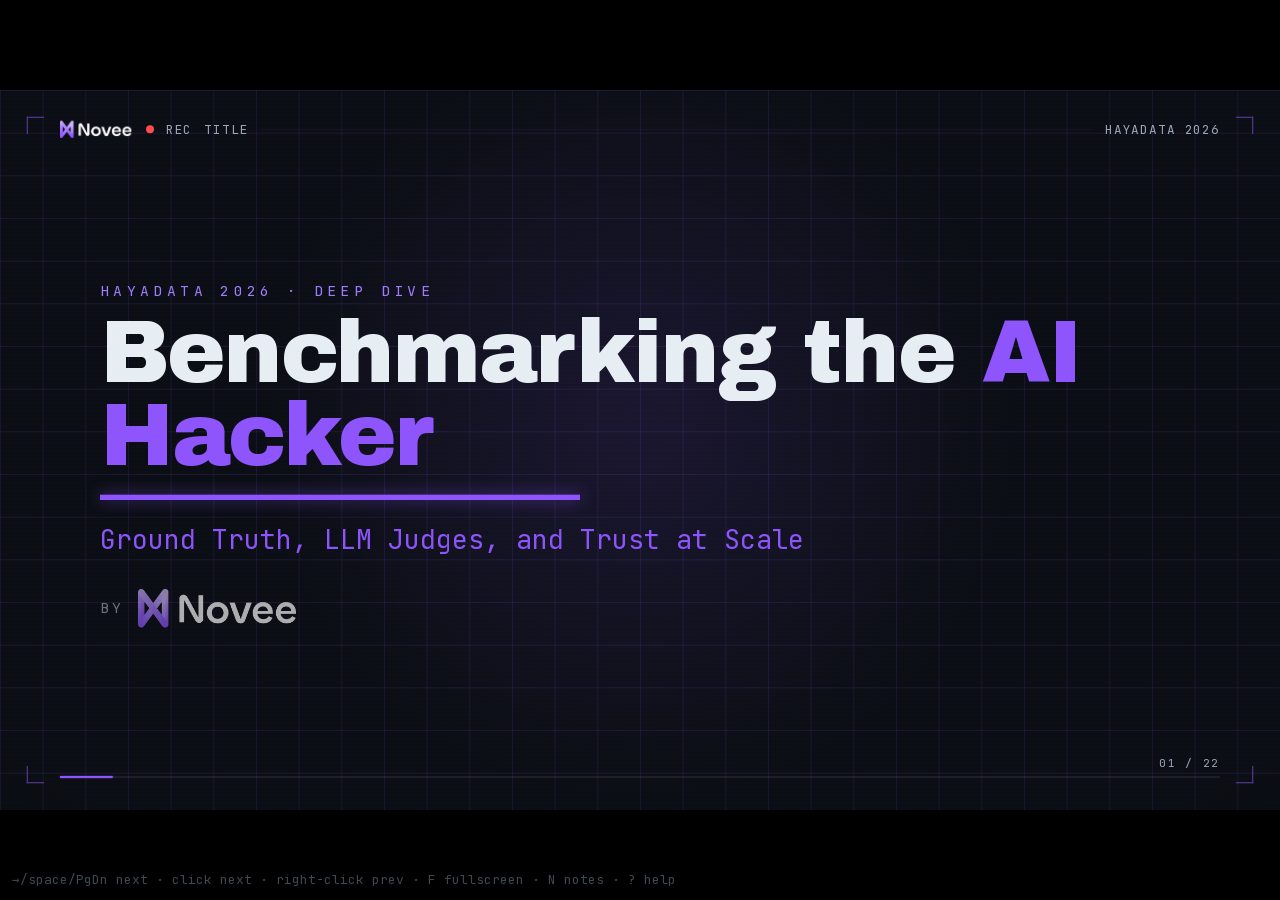
==== commit 552e5cd5: "fix(slides): correct slide 4 spacing and slide 11 animation - decouple bullet-row flex (.r) from the" ====
--- a/public/slides/benchmarking-the-ai-hacker/index.html
+++ b/public/slides/benchmarking-the-ai-hacker/index.html
@@ -106,7 +106,7 @@
       .frow .fname { flex: 1; color: var(--fg); } .frow .fstat { font-size: 23px; color: var(--dim); }
       .frow.silent { border-top: 1px solid rgba(142,85,253,0.18); margin-top: 6px; padding-top: 18px; } .frow.silent .fname { color: var(--cyan); }
       .codeline { font-size: 29px; line-height: 1.8; }
-      .codeline.struck { color: var(--dim); position: relative; }
+      .codeline.struck { color: var(--dim); position: relative; display: inline-block; }
       .strike-bar { position: absolute; left: 0; top: 50%; height: 3px; width: 100%; background: var(--red); transform-origin: left center; transform: scaleX(0); }
       .counter-row { display: flex; justify-content: space-between; font-size: 30px; margin-top: 6px; }
       .counter-row .cval { color: var(--cyan); font-variant-numeric: tabular-nums; }
@@ -195,7 +195,8 @@
 
       /* generic staggered rows */
       .rstack { position: absolute; left: 150px; top: 300px; display: flex; flex-direction: column; gap: 22px; max-width: 1400px; }
-      .r { font-size: 40px; color: var(--fg); display: flex; align-items: baseline; gap: 22px; line-height: 1.18; }
+      .r { font-size: 40px; color: var(--fg); line-height: 1.18; }
+      .r:has(.bullet) { display: flex; align-items: baseline; gap: 22px; }
       .r .bullet { color: var(--cyan); font-size: 26px; flex: none; }
       .r em { font-style: normal; color: var(--cyan); }
       .r .amx { color: var(--amber); font-style: normal; }
@@ -221,7 +222,7 @@
       .report-card .big .il { font-size: 22px; color: var(--amber); vertical-align: super; letter-spacing: 0.04em; }
       .report-card .fline { font-size: 26px; color: var(--fg); padding: 10px 0; border-top: 1px solid rgba(255,255,255,0.06); display: flex; gap: 16px; align-items: baseline; }
       .report-card .fline .q { color: var(--red); }
-      .soblock { position: absolute; right: 150px; top: 400px; font-size: 120px; color: var(--dim); opacity: 0.35; }
+      .soblock { position: absolute; left: 150px; top: 690px; font-size: 92px; color: var(--dim); opacity: 0.28; }
 
       /* three-reason panels (slide 5) */
       .reasons { position: absolute; left: 150px; right: 150px; top: 320px; display: grid; grid-template-columns: repeat(3, 1fr); gap: 24px; }
@@ -817,6 +818,7 @@
 
       /* ---------- nav state ---------- */
       const STILL = /[?&]still/.test(location.search);  /* ?still snaps animations to final frame (print / screenshot) */
+      const SEEK = (location.search.match(/[?&]at=([0-9.]+)/) || [])[1];  /* ?at=0..1 freezes animation at a progress (debug) */
       const slides = [...document.querySelectorAll(".slide")];
       const N = slides.length;
       let i = 0;
@@ -870,6 +872,7 @@
         s11(q, tl) {
           tl.fromTo(q(".jpanel"), { opacity: 0, y: 24 }, { opacity: 1, y: 0, stagger: 0.12, duration: 0.45, ease: "power3.out" }, "<0.05");
           tl.fromTo(q(".frow"), { opacity: 0, x: -16 }, { opacity: 1, x: 0, stagger: 0.12, duration: 0.3 }, ">-0.2");
+          tl.fromTo(q(".p-right .codeline, .p-right .counter-row, .p-right .jchip"), { opacity: 0, x: 16 }, { opacity: 1, x: 0, stagger: 0.1, duration: 0.3 }, "<");
           tl.fromTo(q(".strike-bar"), { scaleX: 0 }, { scaleX: 1, duration: 0.45, ease: "power2.inOut" }, ">");
         },
         s12(q, tl) {
@@ -966,7 +969,8 @@
         const r = q(".r");
         if (r.length) tl.fromTo(r, { opacity: 0, y: 28 }, { opacity: 1, y: 0, duration: 0.45, stagger: 0.08, ease: "power2.out" }, 0.12);
         (SPECIAL[s.id] || function () {})(q, tl);
-        if (STILL) tl.progress(1);
+        if (STILL) tl.progress(1).pause();
+        else if (SEEK != null) tl.progress(Math.max(0, Math.min(1, +SEEK))).pause();
         return tl;
       }
 
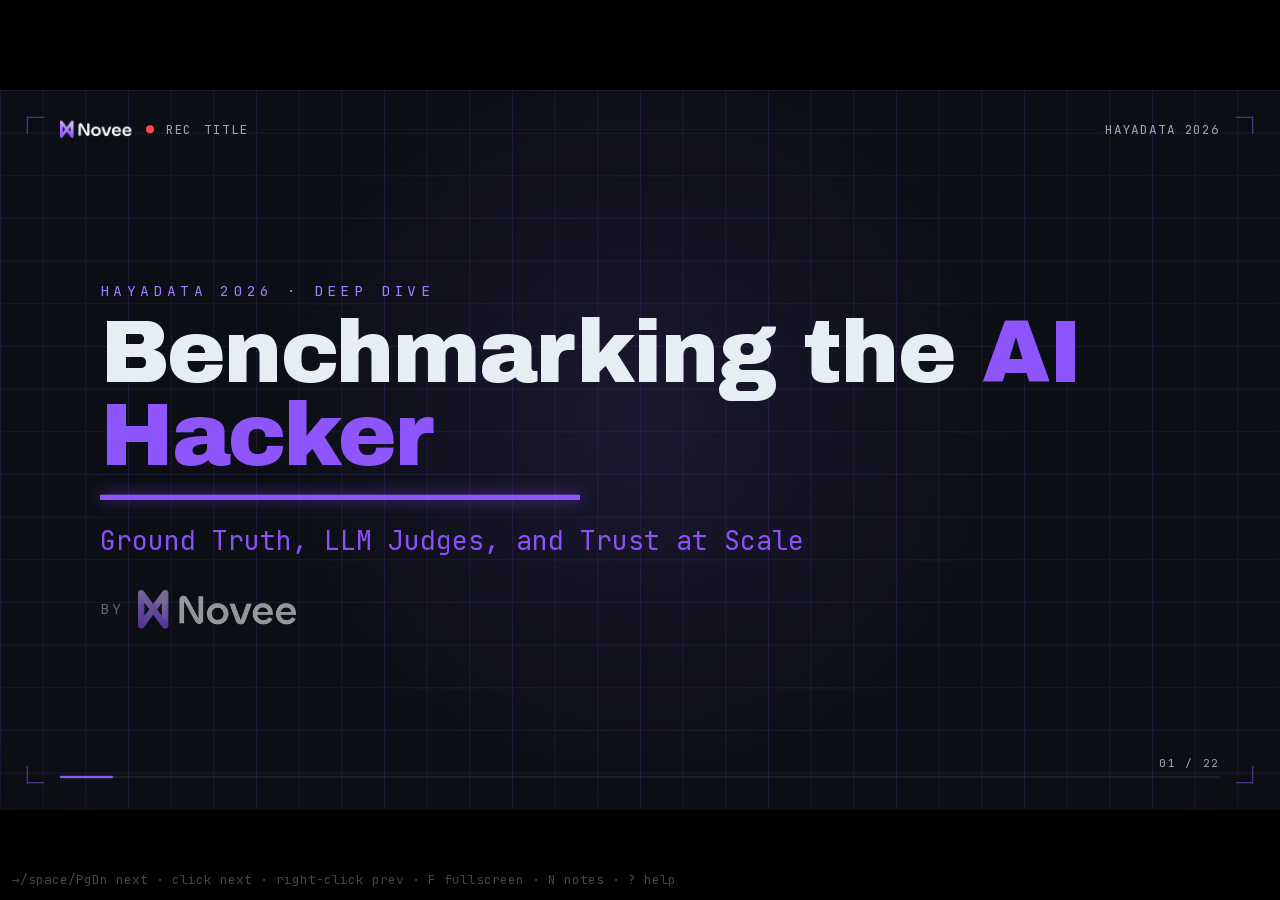
==== commit 9f63b53f: "polish(slides): symmetric C/D headers on slide 12" ====
--- a/public/slides/benchmarking-the-ai-hacker/index.html
+++ b/public/slides/benchmarking-the-ai-hacker/index.html
@@ -264,7 +264,7 @@
       .repair .rstep .rmeta { font-size: 20px; color: var(--dim); margin-left: auto; }
       .repair .worst { margin-top: 18px; font-size: 24px; color: var(--cyan); }
       .asym { position: absolute; right: 150px; top: 330px; width: 760px; }
-      .asym .ah { font-size: 23px; letter-spacing: 0.14em; text-transform: uppercase; color: var(--dim); margin-bottom: 16px; }
+      .ah { font-size: 23px; letter-spacing: 0.14em; text-transform: uppercase; color: var(--dim); margin-bottom: 16px; }
       .asym .arow { font-size: 26px; color: var(--fg); padding: 12px 0; line-height: 1.4; display: flex; gap: 16px; align-items: baseline; }
       .asym .arow .g { color: var(--amber); flex: none; } .asym .arow .keep { color: var(--cyan); flex: none; }
 
@@ -573,6 +573,7 @@
             <div class="kicker">The judge · C &amp; D</div>
             <div class="scene-h display" style="position:absolute;left:150px;top:172px">One bounded repair. A severity asymmetry.</div>
             <div class="repair">
+              <div class="ah">C · one bounded repair</div>
               <div class="rstep r"><span class="rdot"></span><span class="rlabel">invoke</span><span class="rmeta">call 1</span></div>
               <div class="rstep r"><span class="rdot"></span><span class="rlabel">validate cross-array invariants</span><span class="rmeta">in code</span></div>
               <div class="rstep r"><span class="rdot"></span><span class="rlabel">re-prompt with error list — once</span><span class="rmeta">call 2</span></div>
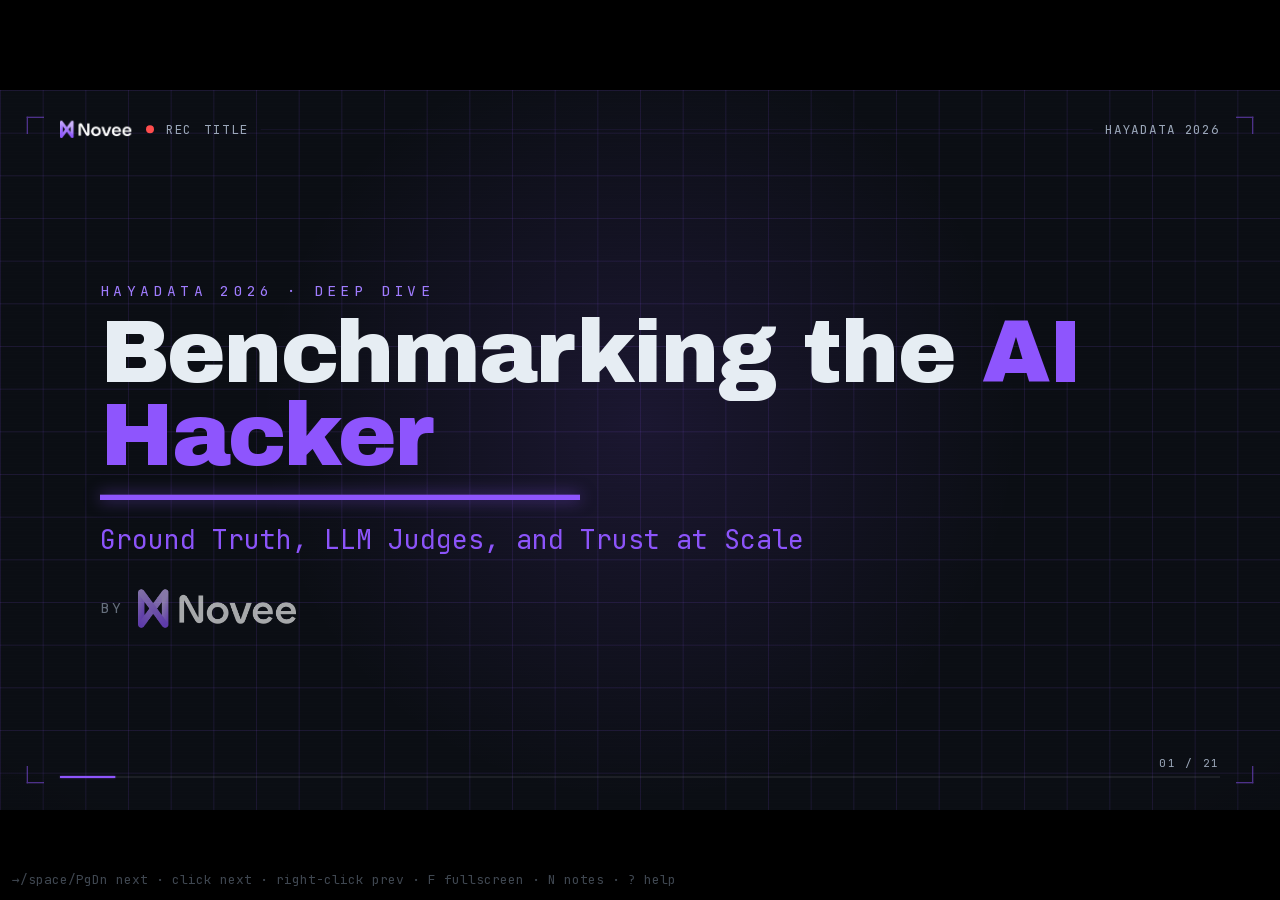
==== commit ca58e630: "feat(slides): consolidate the judge into one slide Merge the two judge slides (A&B / C&D) into a sin" ====
--- a/public/slides/benchmarking-the-ai-hacker/index.html
+++ b/public/slides/benchmarking-the-ai-hacker/index.html
@@ -111,6 +111,11 @@
       .counter-row { display: flex; justify-content: space-between; font-size: 30px; margin-top: 6px; }
       .counter-row .cval { color: var(--cyan); font-variant-numeric: tabular-nums; }
       .jchip { position: absolute; bottom: 28px; left: 32px; font-size: 20px; color: var(--acc-txt); border: 1px solid var(--cyan); border-radius: 5px; padding: 6px 14px; }
+      .jside { position: absolute; right: 150px; top: 412px; width: 600px; }
+      .jside .jsh { font-size: 24px; letter-spacing: 0.14em; text-transform: uppercase; color: var(--acc-txt); margin-bottom: 24px; }
+      .jside .jline { font-size: 28px; color: var(--fg); line-height: 1.5; margin-bottom: 22px; }
+      .jside .jline.dim { color: var(--dim); font-size: 24px; }
+      .jside .jline em { font-style: normal; color: var(--cyan); }
 
       /* confusion matrix */
       .cm { position: absolute; left: 150px; top: 320px; display: grid; grid-template-columns: 240px 300px 300px; grid-template-rows: 70px 150px 150px; gap: 0; }
@@ -543,51 +548,25 @@
           <aside class="notes">The honest tension: an LLM judge can be wrong in exactly the ways the agent is wrong. The answer isn't "trust it" — it's "constrain it, take away what it's bad at, and bound its cost." A general recipe for LLM-as-judge anywhere.</aside>
         </section>
 
-        <!-- ===== S11 — Judge A & B ===== -->
-        <section class="slide" id="s11" data-kicker="The judge · A &amp; B">
-          <div class="scene">
-            <div class="kicker">The judge · A &amp; B</div>
-            <div class="scene-h display" style="position:absolute;left:150px;top:172px">Shape the output. <span class="ac">Don't let it count.</span></div>
-            <div class="jpanel p-left">
-              <div class="panel-h">A · shape the output</div>
-              <div class="frow"><span class="fdot" style="background:var(--cyan)"></span><span class="fname">decouple from format</span><span class="fstat">md / json / transcript</span></div>
-              <div class="frow"><span class="fdot" style="background:var(--cyan)"></span><span class="fname">labels-parameterized schema</span><span class="fstat">locked</span></div>
-              <div class="frow silent"><span class="fdot" style="background:var(--amber)"></span><span class="fname">~1024-token default truncates JSON</span><span class="fstat" style="color:var(--amber)">force a high cap</span></div>
-              <div style="margin-top:18px;font-size:22px;color:var(--dim)">"the transport was the bug"</div>
-            </div>
-            <div class="jpanel p-right">
-              <div class="panel-h">B · counts in code</div>
-              <div class="codeline struck">model.count() <span style="color:var(--red)">✗</span><span class="strike-bar"></span></div>
-              <div class="codeline" style="color:var(--cyan)">derive_counts(labels) ✓</div>
-              <div class="counter-row" style="margin-top:24px"><span style="color:var(--dim)">classified perfectly</span><span class="cval">10</span></div>
-              <div class="counter-row"><span style="color:var(--dim)">miscounted total by</span><span class="cval" style="color:var(--amber)">1</span></div>
-              <div class="jchip">we took the calculator away</div>
-            </div>
-          </div>
-          <aside class="notes">On (B): the model classifies; code does the math. Counts are 100% derivable from the arrays, so we make them unfalsifiable. On the token cap: a judgement runs into the high thousands of tokens; the ~1024 default truncates mid-JSON — the transport was the bug. Both are general LLM-pipeline lessons.</aside>
-        </section>
-
-        <!-- ===== S12 — Judge C & D ===== -->
-        <section class="slide" id="s12" data-kicker="The judge · C &amp; D">
-          <div class="scene">
-            <div class="kicker">The judge · C &amp; D</div>
-            <div class="scene-h display" style="position:absolute;left:150px;top:172px">One bounded repair. A severity asymmetry.</div>
-            <div class="repair">
-              <div class="ah">C · one bounded repair</div>
-              <div class="rstep r"><span class="rdot"></span><span class="rlabel">invoke</span><span class="rmeta">call 1</span></div>
-              <div class="rstep r"><span class="rdot"></span><span class="rlabel">validate cross-array invariants</span><span class="rmeta">in code</span></div>
-              <div class="rstep r"><span class="rdot"></span><span class="rlabel">re-prompt with error list — once</span><span class="rmeta">call 2</span></div>
-              <div class="rstep r"><span class="rdot rstop"></span><span class="rlabel">else stop</span><span class="rmeta">no third try</span></div>
-              <div class="worst">worst case = <b style="color:var(--cyan)">2 calls</b></div>
-            </div>
-            <div class="asym">
-              <div class="ah">D · severity asymmetry</div>
-              <div class="arow r"><span class="g">gate</span><span>low/info OUT of the false-positive side (filters noise)</span></div>
-              <div class="arow r"><span class="keep">keep</span><span>positive matching IGNORES severity — gating never costs recall</span></div>
-              <div class="arow r"><span class="keep">keep</span><span>negatives scored as true negatives — restraint is in the math</span></div>
-            </div>
-          </div>
-          <aside class="notes">(C): one shot, one repair, then stop — if the model can't fix violations with the error list in front of it, a third try won't help. Bounded cost is the point. (D): gating only ever shrinks the false-positive side, so you never punish recall for noise the judge already filtered. The asymmetry is deliberate.</aside>
+        <!-- ===== S11 — The judge (consolidated) ===== -->
+        <section class="slide" id="s11" data-kicker="The judge">
+          <div class="scene">
+            <div class="kicker">The judge</div>
+            <div class="scene-h display" style="position:absolute;left:150px;top:172px;max-width:1560px">You don't trust the agent's output — so why trust a second model to <span class="ac">grade it?</span></div>
+            <div class="jpanel" style="left:150px;top:400px;width:920px;height:auto">
+              <div class="panel-h">what the judge counts</div>
+              <div class="frow"><span class="fdot" style="background:var(--cyan)"></span><span class="fname">real bug, flagged</span><span class="fstat">true positive</span></div>
+              <div class="frow"><span class="fdot" style="background:var(--amber)"></span><span class="fname">over-claimed a real bug's impact</span><span class="fstat" style="color:var(--amber)">false positive</span></div>
+              <div class="frow"><span class="fdot" style="background:#2c333f"></span><span class="fname">missed a real bug</span><span class="fstat">false negative</span></div>
+              <div class="frow silent"><span class="fdot" style="background:var(--cyan)"></span><span class="fname">stayed silent on by-design behavior</span><span class="fstat" style="color:var(--cyan-bright)">✓ true negative</span></div>
+            </div>
+            <div class="jside">
+              <div class="jsh">score restraint, not just hits</div>
+              <div class="jline"><em>Severity gating</em> filters noise on the false-positive side — but positive matching ignores severity, so it <em>never costs recall.</em></div>
+              <div class="jline dim">The model classifies each finding; <em>code</em> derives the counts — never the model.</div>
+            </div>
+          </div>
+          <aside class="notes">An LLM grades each finding against the labels. The honest tension: you don't trust the agent's output, so why trust a second model to grade it? The answer — take away what the LLM is bad at (it classifies; code derives the counts, so it can't miscount), and score what actually matters: restraint. Negatives are first-class — the agent earns a TRUE NEGATIVE for correctly staying silent on by-design behavior, and over-claiming a real bug's impact is a false positive. Severity gating filters low/info noise out of the false-positive side but never touches recall. Judge = an Opus-class model; numbers illustrative.</aside>
         </section>
 
         <!-- ===== S13 — Confusion matrix ===== -->
@@ -871,15 +850,10 @@
           tl.fromTo(q(".arrow"), { opacity: 0 }, { opacity: 1, stagger: 0.14, duration: 0.3 }, "<0.1");
         },
         s11(q, tl) {
-          tl.fromTo(q(".jpanel"), { opacity: 0, y: 24 }, { opacity: 1, y: 0, stagger: 0.12, duration: 0.45, ease: "power3.out" }, "<0.05");
-          tl.fromTo(q(".frow"), { opacity: 0, x: -16 }, { opacity: 1, x: 0, stagger: 0.12, duration: 0.3 }, ">-0.2");
-          tl.fromTo(q(".p-right .codeline, .p-right .counter-row, .p-right .jchip"), { opacity: 0, x: 16 }, { opacity: 1, x: 0, stagger: 0.1, duration: 0.3 }, "<");
-          tl.fromTo(q(".strike-bar"), { scaleX: 0 }, { scaleX: 1, duration: 0.45, ease: "power2.inOut" }, ">");
-        },
-        s12(q, tl) {
-          tl.fromTo(q(".rstep"), { opacity: 0, x: -22 }, { opacity: 1, x: 0, stagger: 0.16, duration: 0.34 }, "<0.05");
-          tl.fromTo(q(".worst"), { opacity: 0 }, { opacity: 1, duration: 0.4 }, ">");
-          tl.fromTo(q(".arow"), { opacity: 0, x: 22 }, { opacity: 1, x: 0, stagger: 0.16, duration: 0.34 }, "<0.4");
+          tl.fromTo(q(".jpanel"), { opacity: 0, y: 24 }, { opacity: 1, y: 0, duration: 0.5, ease: "power3.out" }, "<0.05");
+          tl.fromTo(q(".frow"), { opacity: 0, x: -16 }, { opacity: 1, x: 0, stagger: 0.14, duration: 0.32, ease: "power2.out" }, ">-0.25");
+          tl.fromTo(q(".frow.silent .fdot"), { scale: 0 }, { scale: 1, ease: "back.out(2.4)", duration: 0.4, transformOrigin: "center" }, ">-0.12");
+          tl.fromTo(q(".jside .jsh, .jside .jline"), { opacity: 0, x: 22 }, { opacity: 1, x: 0, stagger: 0.16, duration: 0.42, ease: "power2.out" }, "<0.15");
         },
         s13(q, tl) {
           tl.fromTo(q(".cell"), { opacity: 0, scale: 0.85 }, { opacity: 1, scale: 1, stagger: 0.12, ease: "back.out(1.5)", duration: 0.4 }, "<0.1");
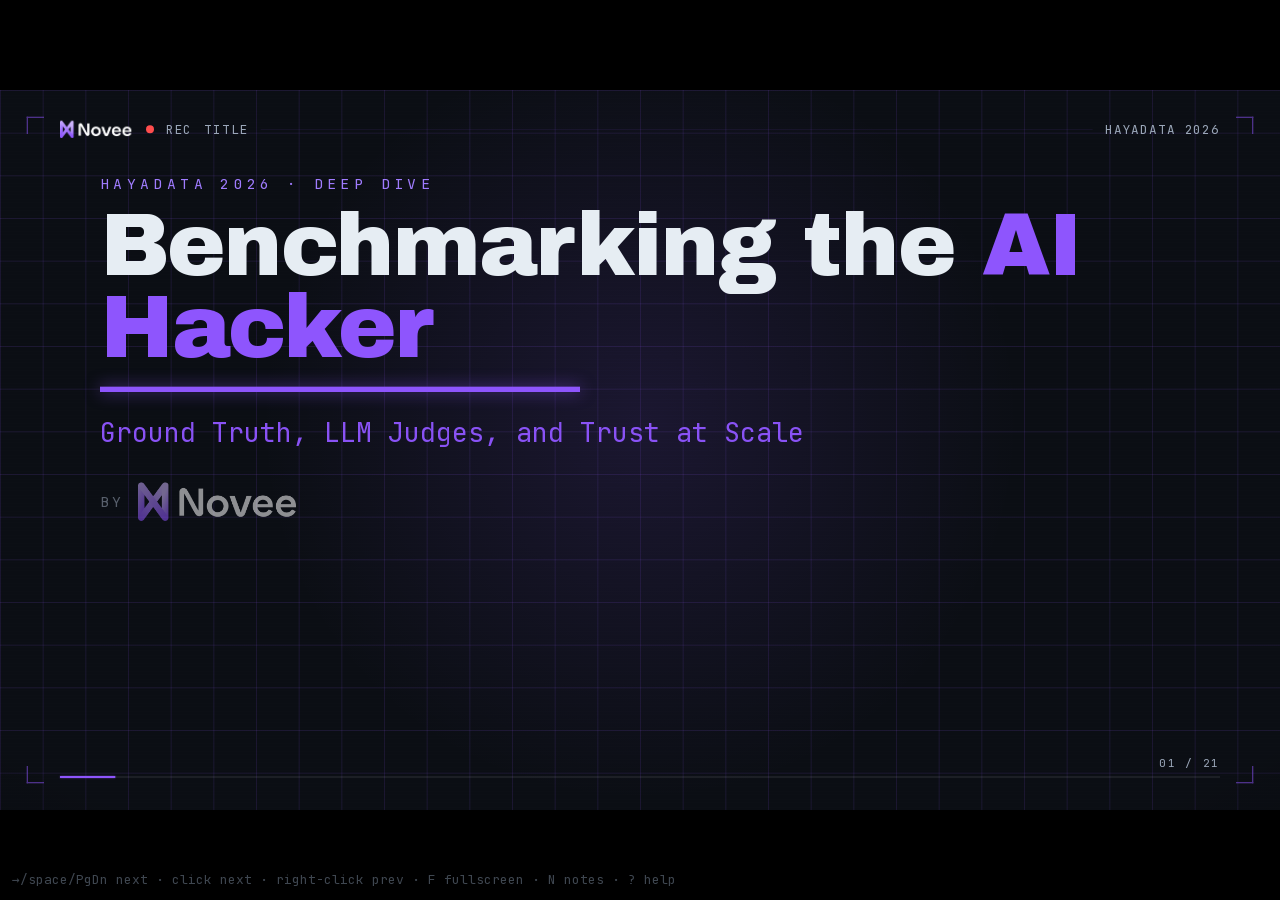
==== commit 25f067c0: "feat(slides): top-bound the title slide + add favicon - title slide flows from the top like a normal" ====
--- a/public/slides/benchmarking-the-ai-hacker/index.html
+++ b/public/slides/benchmarking-the-ai-hacker/index.html
@@ -4,6 +4,7 @@
     <meta charset="UTF-8" />
     <meta name="viewport" content="width=device-width, initial-scale=1" />
     <title>Benchmarking the AI Hacker — hayaData 2026</title>
+    <link rel="icon" type="image/png" href="assets/novee-icon.png" />
     <link href="assets/fonts.css" rel="stylesheet" />
     <script src="https://cdn.jsdelivr.net/npm/gsap@3.14.2/dist/gsap.min.js"></script>
     <style>
@@ -338,7 +339,7 @@
       <div id="deck">
 
         <!-- ===== S1 — Title ===== -->
-        <section class="slide centered" id="s1" data-kicker="Title">
+        <section class="slide top" id="s1" data-kicker="Title">
           <div class="scene">
             <div class="kicker">hayaData 2026 · deep dive</div>
             <div class="title-h display">Benchmarking the <span class="ac">AI Hacker</span></div>
@@ -910,7 +911,7 @@
       function center(s) {
         const sc = s.querySelector(".scene");
         if (!sc) return;
-        if (s.classList.contains("centered")) { sc.style.transform = "none"; return; }
+        if (s.classList.contains("centered") || s.classList.contains("top")) { sc.style.transform = "none"; return; }
         sc.style.transform = "none";
         const kids = [...sc.children].filter((el) => !el.classList.contains("notes") && (el.offsetWidth || el.offsetHeight));
         // restore any prior footer repositioning (idempotent on revisit)
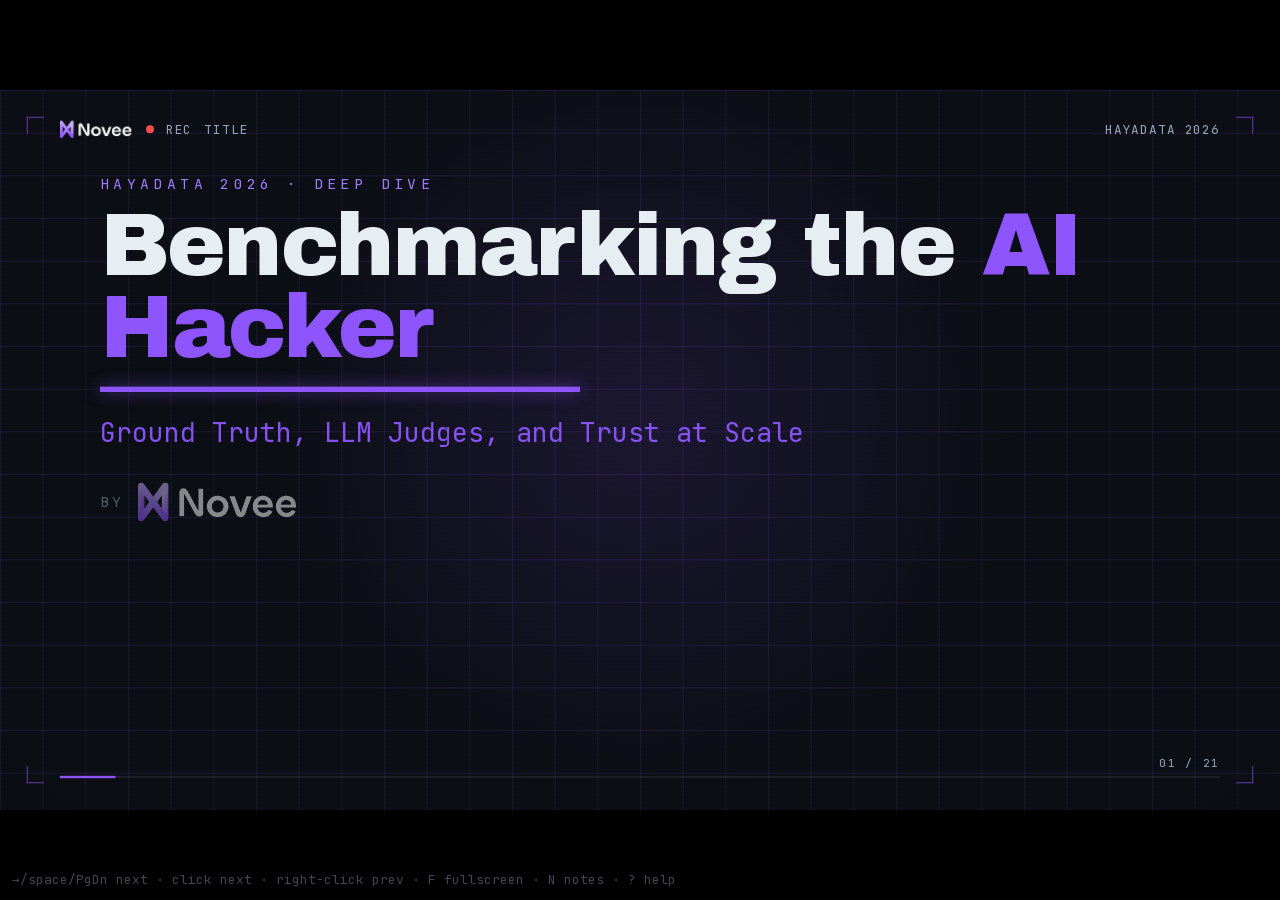
==== commit 502dc040: "feat(slides): pin slide header to top, vertically center body; add favicon - center() now keeps the " ====
--- a/public/slides/benchmarking-the-ai-hacker/index.html
+++ b/public/slides/benchmarking-the-ai-hacker/index.html
@@ -908,30 +908,48 @@
       };
 
       /* ---------- vertical centering: balance the content block in the 1080 stage ---------- */
+      // Pin the header (kicker + headline) at the top; vertically center the body BELOW it.
       function center(s) {
         const sc = s.querySelector(".scene");
         if (!sc) return;
-        if (s.classList.contains("centered") || s.classList.contains("top")) { sc.style.transform = "none"; return; }
         sc.style.transform = "none";
+        if (s.classList.contains("centered") || s.classList.contains("top")) return; // title/close: flex-centered
         const kids = [...sc.children].filter((el) => !el.classList.contains("notes") && (el.offsetWidth || el.offsetHeight));
-        // restore any prior footer repositioning (idempotent on revisit)
-        kids.forEach((el) => { if (el.dataset.footMoved) { el.style.top = ""; el.style.bottom = el.dataset.footBottom; } });
-        // split into main content vs bottom-anchored footers/punch lines
+        // restore prior positioning so we always measure the authored layout (idempotent on revisit)
+        kids.forEach((el) => {
+          if (el.dataset.cTop !== undefined) el.style.top = el.dataset.cTop;
+          if (el.dataset.footMoved) el.style.bottom = el.dataset.footBottom;
+        });
+        const isHeader = (el) => el.classList.contains("kicker") || el.classList.contains("scene-h");
+        const header = kids.filter(isHeader);
+        const body = kids.filter((el) => !isHeader(el));
+        if (!body.length) return;
+        let hb = 250; // header bottom (px from scene top)
+        header.forEach((el) => { hb = Math.max(hb, el.offsetTop + el.offsetHeight); });
         const FOOT = ".meta-foot,.traj-punch,.axes-punch,.flow-note,.sev-note,.var-note";
-        const mains = [], foots = [];
-        kids.forEach((el) => { (el.matches(FOOT) ? foots : mains).push(el); });
+        const mains = body.filter((el) => !el.matches(FOOT));
+        const foots = body.filter((el) => el.matches(FOOT));
         let mt = 1e9, mb = -1e9;
         mains.forEach((el) => { const t = el.offsetTop, b = t + el.offsetHeight; if (t < mt) mt = t; if (b > mb) mb = b; });
-        if (mt === 1e9) { mt = 0; mb = 0; }
-        // pull footers up to sit just below the main content
-        let cur = mb + 34;
+        if (mt === 1e9) { mt = hb + 48; mb = hb + 48; }
+        // pull bottom-anchored footers up to sit just below the main content
+        let cur = mb + 30;
         foots.forEach((el) => {
           if (!el.dataset.footMoved) { el.dataset.footMoved = "1"; el.dataset.footBottom = getComputedStyle(el).bottom; }
-          el.style.bottom = "auto"; el.style.top = cur + "px"; cur += el.offsetHeight + 16;
+          if (el.dataset.cTop === undefined) el.dataset.cTop = el.style.top || "";
+          el.style.bottom = "auto"; el.style.top = cur + "px"; cur += el.offsetHeight + 14;
         });
-        const bot = foots.length ? cur - 16 : mb;
-        const dy = Math.round((1080 - (bot - mt)) / 2 - mt);
-        sc.style.transform = "translateY(" + dy + "px)";
+        const bodyTop = mt, bodyBot = foots.length ? cur - 14 : mb, bodyH = bodyBot - bodyTop;
+        // center the body block in the region between the header and the bottom margin
+        const GAP = 60, BOTTOM = 1004;
+        const regionTop = hb + GAP;
+        const desiredTop = Math.max(regionTop, Math.round((regionTop + BOTTOM - bodyH) / 2));
+        const dy = desiredTop - bodyTop;
+        const targets = body.map((el) => [el, el.offsetTop + dy]); // read all before writing
+        targets.forEach(([el, top]) => {
+          if (el.dataset.cTop === undefined) el.dataset.cTop = el.style.top || "";
+          el.style.top = Math.round(top) + "px";
+        });
       }
 
       /* ---------- entrance animation (idempotent) ---------- */
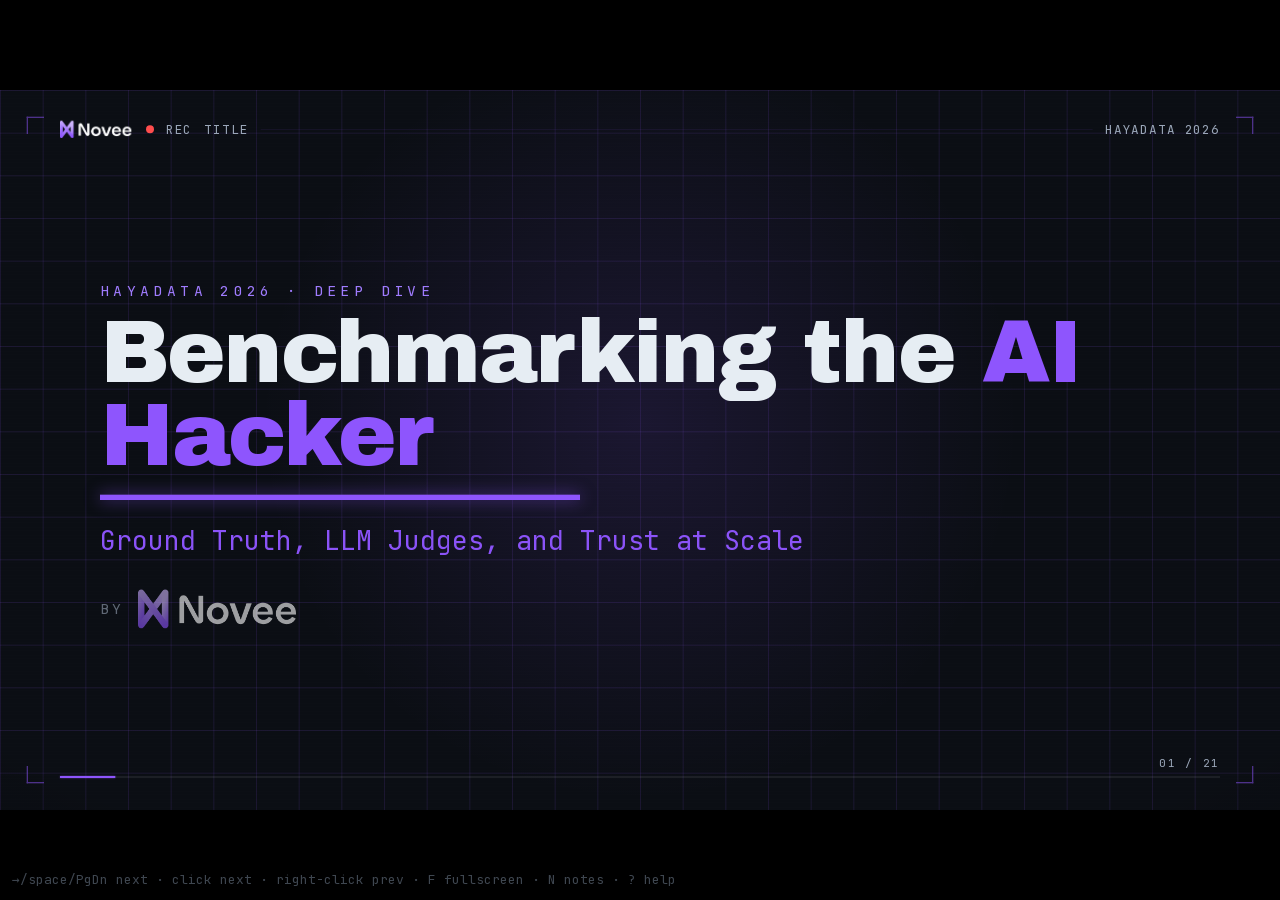
==== commit 7373451d: "fix(slides): top-align body a consistent margin below the header (not centered); center the opening " ====
--- a/public/slides/benchmarking-the-ai-hacker/index.html
+++ b/public/slides/benchmarking-the-ai-hacker/index.html
@@ -339,7 +339,7 @@
       <div id="deck">
 
         <!-- ===== S1 — Title ===== -->
-        <section class="slide top" id="s1" data-kicker="Title">
+        <section class="slide centered" id="s1" data-kicker="Title">
           <div class="scene">
             <div class="kicker">hayaData 2026 · deep dive</div>
             <div class="title-h display">Benchmarking the <span class="ac">AI Hacker</span></div>
@@ -908,12 +908,12 @@
       };
 
       /* ---------- vertical centering: balance the content block in the 1080 stage ---------- */
-      // Pin the header (kicker + headline) at the top; vertically center the body BELOW it.
+      // Pin the header (kicker + headline) at the top; place the body a consistent margin below it (never centered, never a 0 gap).
       function center(s) {
         const sc = s.querySelector(".scene");
         if (!sc) return;
         sc.style.transform = "none";
-        if (s.classList.contains("centered") || s.classList.contains("top")) return; // title/close: flex-centered
+        if (s.classList.contains("centered")) return; // opening / closing: flex-centered
         const kids = [...sc.children].filter((el) => !el.classList.contains("notes") && (el.offsetWidth || el.offsetHeight));
         // restore prior positioning so we always measure the authored layout (idempotent on revisit)
         kids.forEach((el) => {
@@ -939,12 +939,11 @@
           if (el.dataset.cTop === undefined) el.dataset.cTop = el.style.top || "";
           el.style.bottom = "auto"; el.style.top = cur + "px"; cur += el.offsetHeight + 14;
         });
-        const bodyTop = mt, bodyBot = foots.length ? cur - 14 : mb, bodyH = bodyBot - bodyTop;
-        // center the body block in the region between the header and the bottom margin
-        const GAP = 60, BOTTOM = 1004;
-        const regionTop = hb + GAP;
-        const desiredTop = Math.max(regionTop, Math.round((regionTop + BOTTOM - bodyH) / 2));
-        const dy = desiredTop - bodyTop;
+        // top-align the body a consistent margin below the header — never centered, never a 0 gap
+        const TOPGAP = 88, BOTTOM = 1004, MINGAP = 44;
+        const bodyBot = foots.length ? cur - 14 : mb;
+        let dy = (hb + TOPGAP) - mt;
+        if (bodyBot + dy > BOTTOM) dy = Math.max((hb + MINGAP) - mt, BOTTOM - bodyBot); // tall body: keep a bottom margin without crowding the header
         const targets = body.map((el) => [el, el.offsetTop + dy]); // read all before writing
         targets.forEach(([el, top]) => {
           if (el.dataset.cTop === undefined) el.dataset.cTop = el.style.top || "";
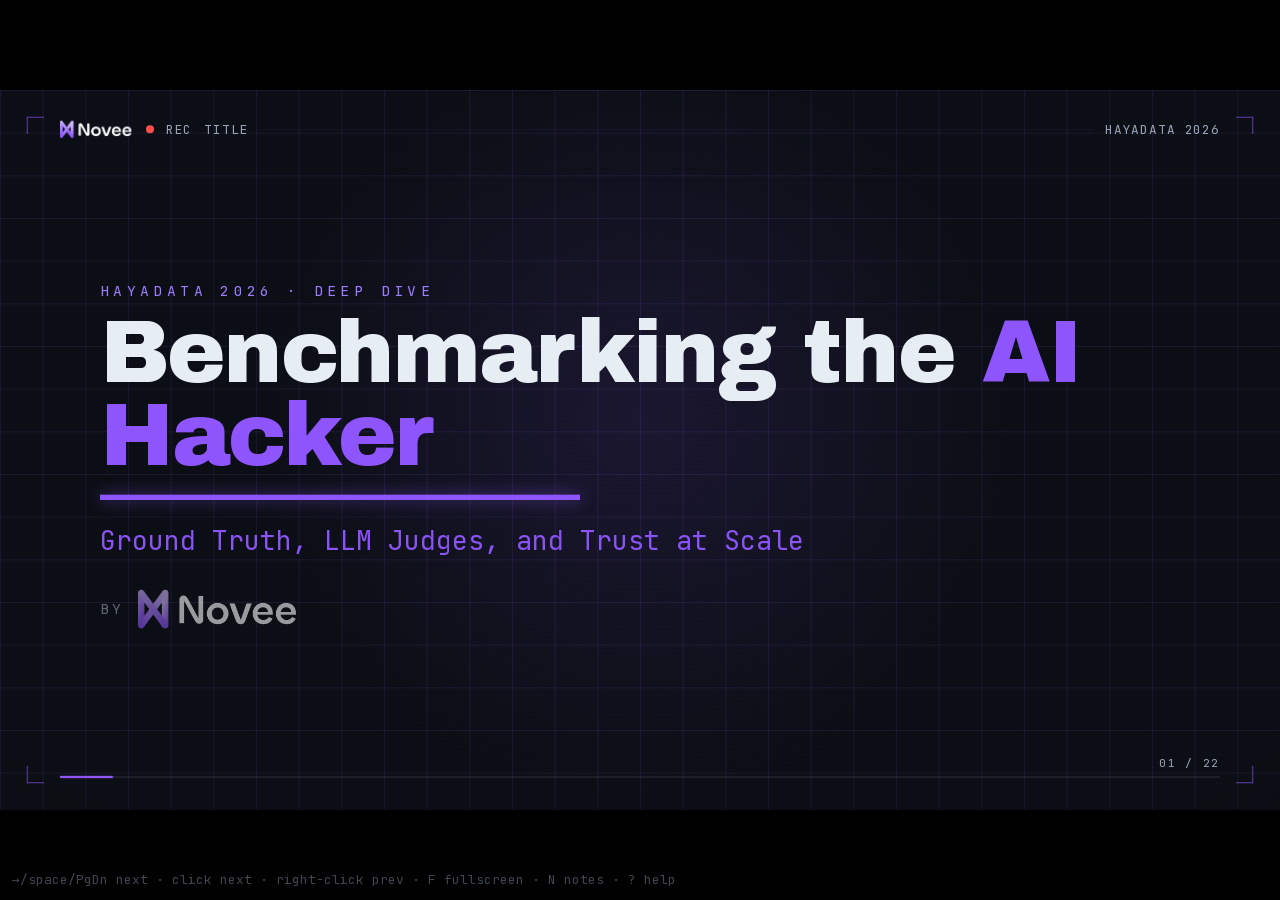
==== commit bedf3cb8: "feat(slides): add clickable teaser and about-me slide to Benchmarking deck - index.html: add an Abou" ====
--- a/public/slides/benchmarking-the-ai-hacker/index.html
+++ b/public/slides/benchmarking-the-ai-hacker/index.html
@@ -309,6 +309,18 @@
       .axis-row { margin-top: 40px; display: flex; gap: 16px; }
       .axis-row .arc { font-size: 22px; color: var(--acc-txt); border: 1px solid rgba(142,85,253,0.4); border-radius: 6px; padding: 8px 18px; letter-spacing: 0.1em; text-transform: uppercase; }
 
+      /* about me */
+      .about { position: absolute; left: 150px; right: 150px; top: 300px; display: flex; gap: 72px; align-items: flex-start; }
+      .about-photo { width: 320px; height: 320px; border-radius: 50%; object-fit: cover; flex: none; border: 2px solid rgba(142,85,253,0.55); box-shadow: 0 30px 90px rgba(0,0,0,0.6); }
+      .about-body { display: flex; flex-direction: column; gap: 14px; max-width: 1120px; }
+      .about-body .about-name { font-size: 64px; line-height: 1; color: var(--fg); }
+      .about-body .about-role { font-size: 32px; color: var(--cyan); letter-spacing: 0.01em; }
+      .about-body .about-role .ac { color: var(--cyan-bright); }
+      .about-body .about-line { font-size: 30px; color: var(--fg); line-height: 1.32; margin-top: 6px; }
+      .about-body .about-line em { font-style: normal; color: var(--cyan); }
+      .about-body .about-line .dimx { color: var(--dim); }
+      .about-body .about-line.dim { color: var(--dim); font-size: 26px; }
+
       /* ============================================================
          OVERLAY (viewport-fixed, NOT scaled)
          ============================================================ */
@@ -350,6 +362,25 @@
           <aside class="notes">Open cold on the artifact: an autonomous agent handed us "it found twelve vulnerabilities." For an ML room, this talk is about measurement, not hacking — "no answer key" is plain English for ground truth. Every lesson transfers to any agent you can't fully predict.</aside>
         </section>
 
+        <!-- ===== About me ===== -->
+        <section class="slide" id="sabout" data-kicker="Who's speaking">
+          <div class="scene">
+            <div class="kicker">Who's speaking</div>
+            <div class="scene-h display">About me</div>
+            <div class="about">
+              <img class="about-photo" src="assets/profile.png" alt="Irad Aharoni" />
+              <div class="about-body">
+                <div class="about-name r display">Irad Aharoni</div>
+                <div class="about-role r">Founding AI Research Engineer · <span class="ac">Novee</span></div>
+                <div class="about-line r">I build <em>AI-native offensive security</em> — an AI that continuously pentests real environments to surface exploitable bugs before attackers do.</div>
+                <div class="about-line r">Now on the <em>Harness &amp; Agent Research</em> team: model benchmarking, eval harnesses, and LLM-as-judge scoring — <span class="dimx">exactly this talk.</span></div>
+                <div class="about-line dim r">Previously: Security Researcher in the CTO Office at Orca Security · 5+ years in the IDF (Unit Matzov), finishing as Innovation Lead.</div>
+              </div>
+            </div>
+          </div>
+          <aside class="notes">Thirty seconds, max. The one line that earns the talk: this benchmark isn't a side project — it's the eval stack I build day-to-day on the Harness &amp; Agent Research team. Orca + Matzov establish the security background without dwelling. Then move on.</aside>
+        </section>
+
         <!-- ===== S2 — Agenda ===== -->
         <section class="slide" id="s2" data-kicker="Agenda">
           <div class="scene">
@@ -824,6 +855,9 @@
           tl.fromTo(q(".deck-underline"), { scaleX: 0 }, { scaleX: 1, duration: 0.6, ease: "power3.inOut" }, 0.5);
           tl.fromTo(q(".title-sub"), { opacity: 0, y: 18 }, { opacity: 1, y: 0, duration: 0.5 }, 0.7);
           tl.fromTo(q(".title-brand"), { opacity: 0, y: 16 }, { opacity: 1, y: 0, duration: 0.5 }, 0.95);
+        },
+        sabout(q, tl) {
+          tl.fromTo(q(".about-photo"), { opacity: 0, scale: 0.92, x: -24 }, { opacity: 1, scale: 1, x: 0, duration: 0.55, ease: "power3.out" }, 0.1);
         },
         s2(q, tl) {
           tl.fromTo(q(".axis-chip"), { opacity: 0, x: 18 }, { opacity: 0.55, x: 0, stagger: 0.1, duration: 0.4 }, 0.3);
